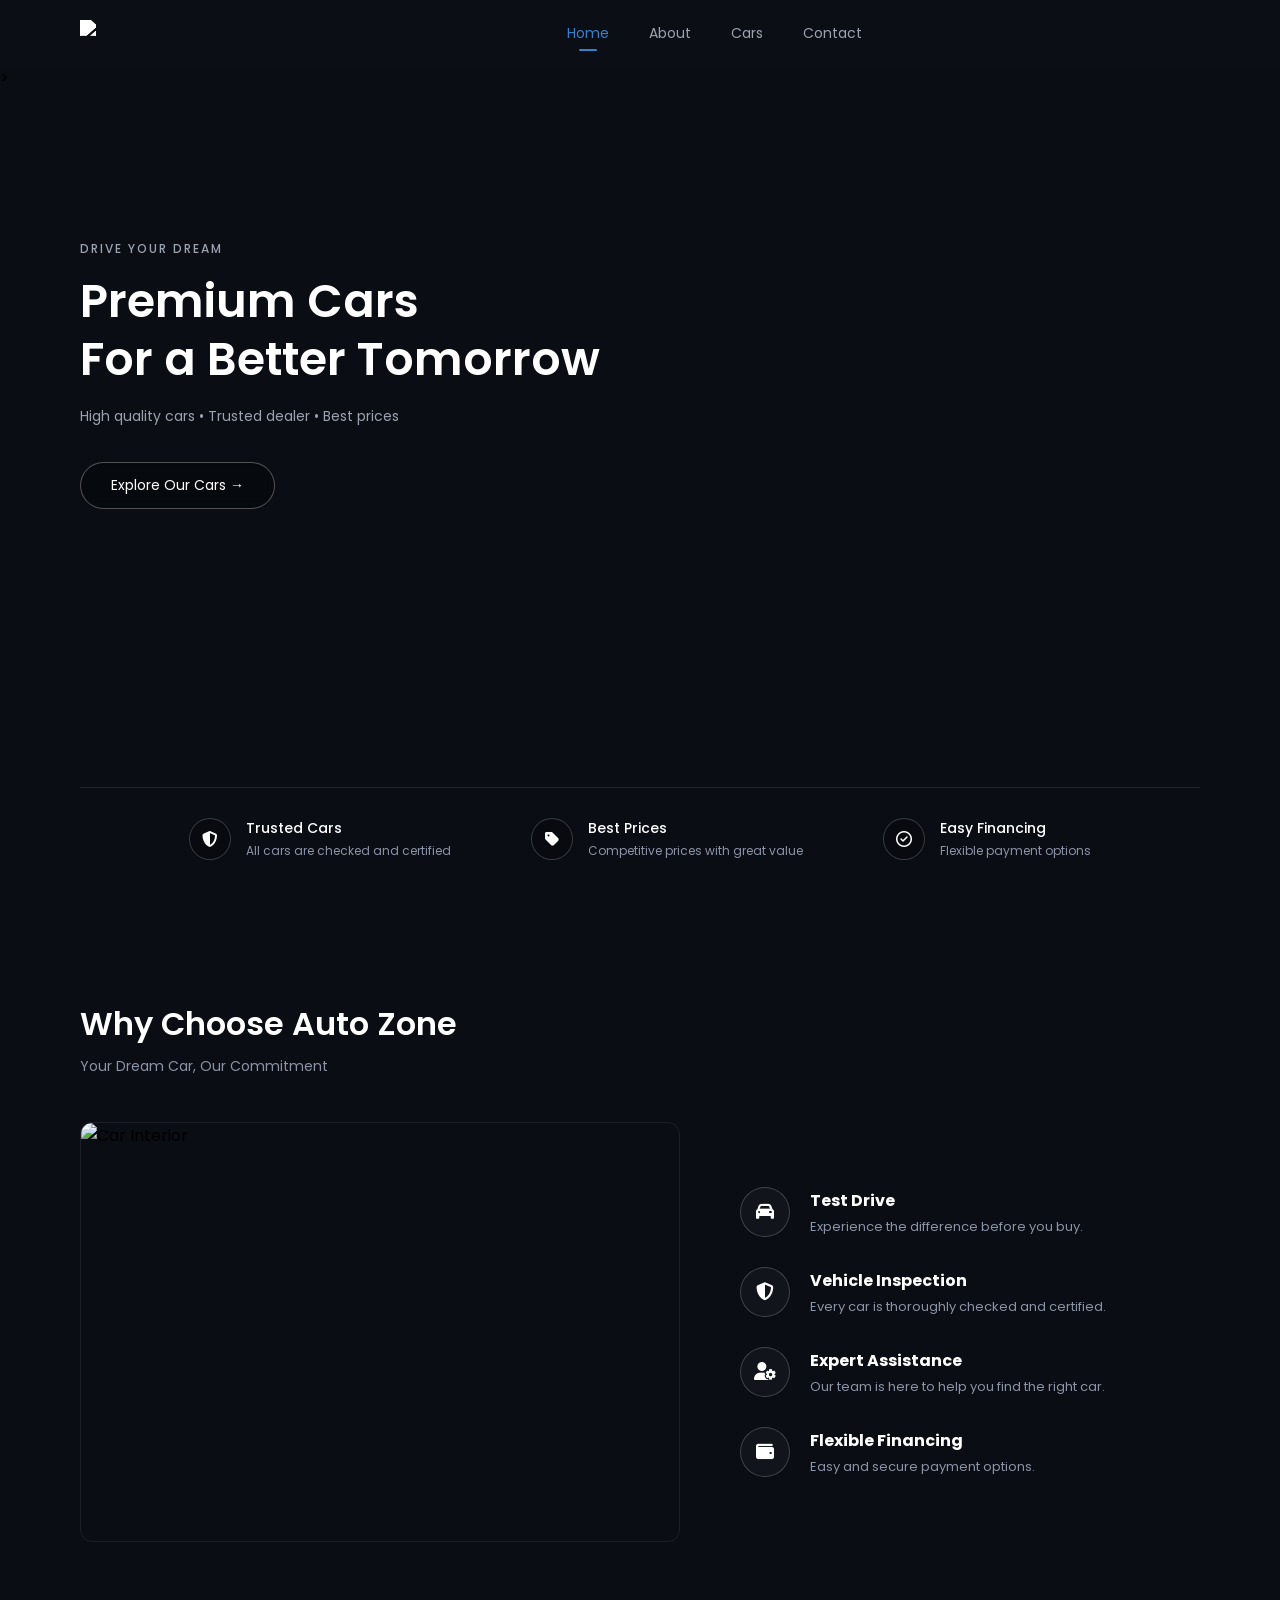
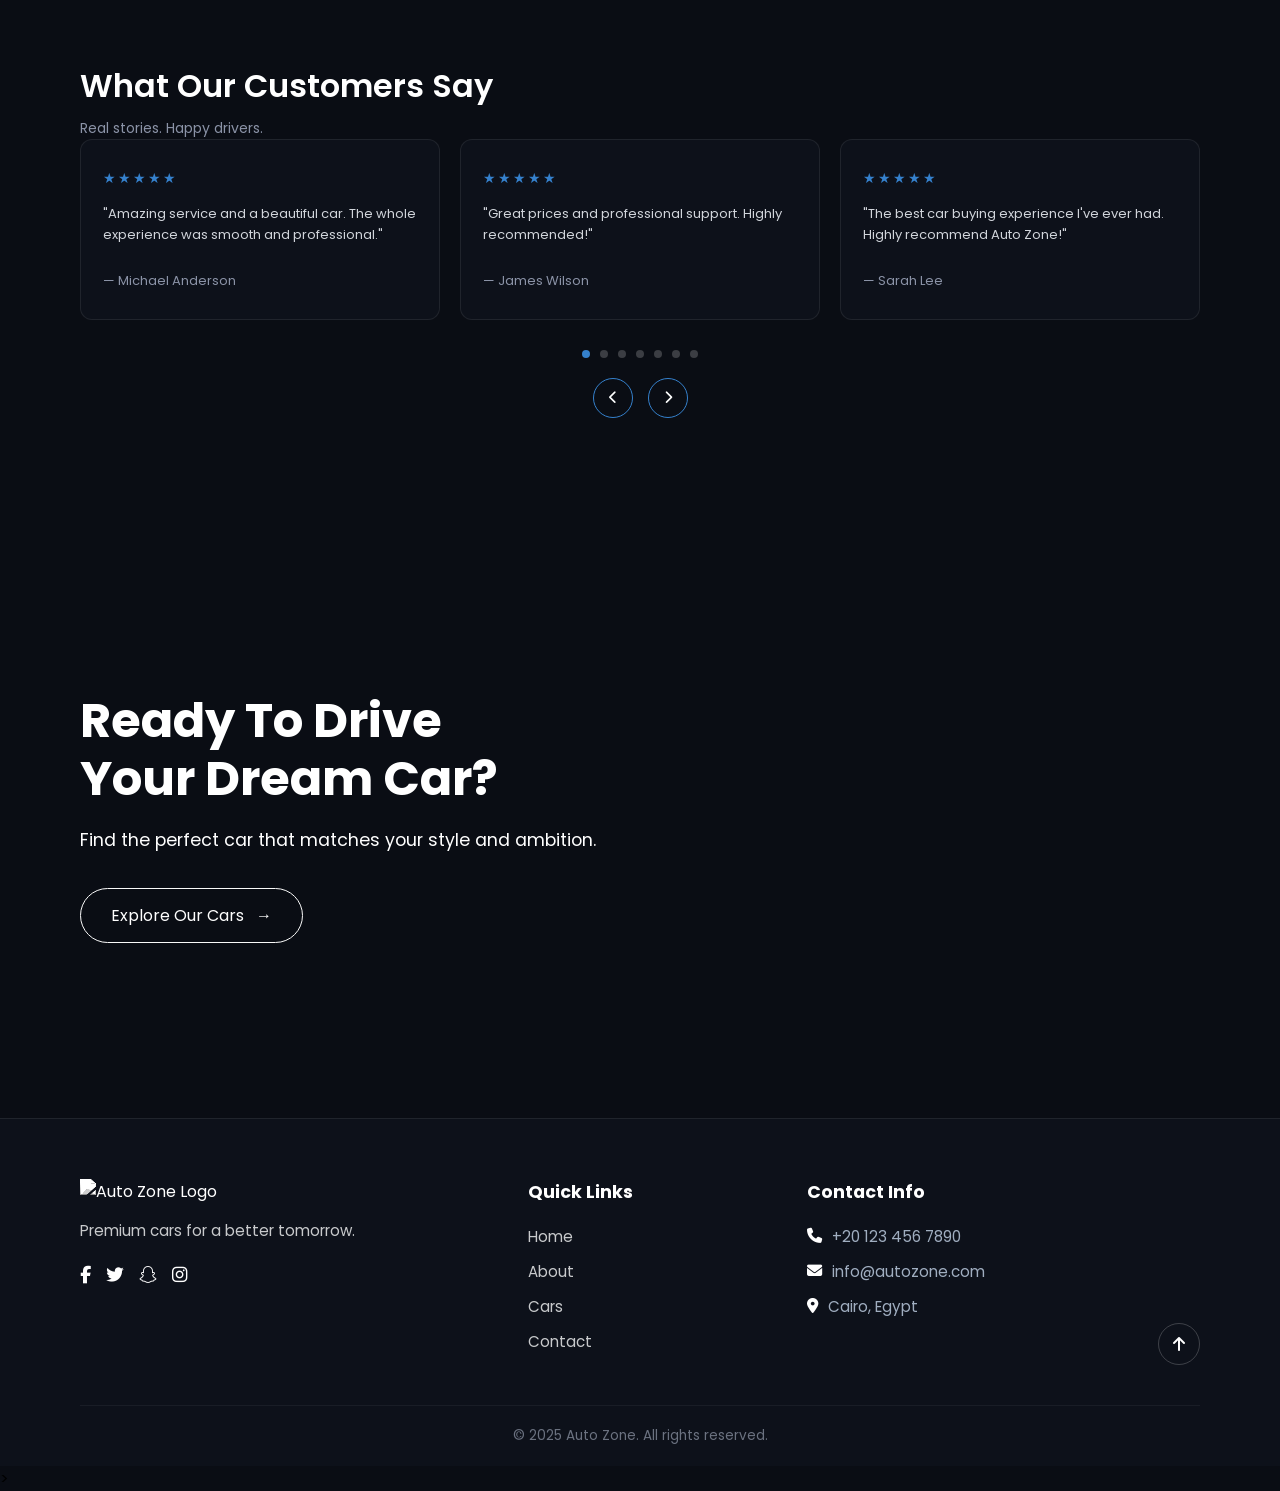
==== index.html @ 0b020c06 "Rename home.html to index.html" ====
<!DOCTYPE html>
<html lang="en">
<head>
    <meta charset="UTF-8">
    <meta name="viewport" content="width=device-width, initial-scale=1.0">
    <title>Auto Zone</title>
    <link rel="stylesheet" href="https://cdnjs.cloudflare.com/ajax/libs/font-awesome/6.4.0/css/all.min.css">
    <link rel="preconnect" href="https://fonts.googleapis.com">
    <link rel="preconnect" href="https://fonts.gstatic.com" crossorigin>
    <link href="https://fonts.googleapis.com/css2?family=Poppins:wght@300;400;500;600;700&display=swap" rel="stylesheet">
    <link rel="stylesheet" href="home1.css">
    <link rel="stylesheet" href="home2.css">
    <link rel="stylesheet" href="home3.css">
    <link rel="stylesheet" href="home4.css">
    <link rel="stylesheet" href="home5.css">
     <script src="home.js"></script>
</head>
<body>
    <section class="hero">
        <header class="navbar">
            <div class="logo">
                <a href="#"><img src="img/logo.jpe" alt="AUTO ZONE Logo"></a>
            </div>
            <nav class="navlink" id="navmenu">
                <i class="fa-solid fa-xmark close-btn" id="closeBtn"></i>
                <ul>
                    <li><a href="home.html" class="active">Home</a></li>
                    <li><a href="about.html">About</a></li>
                    <li><a href="cars.html">Cars</a></li>
                    <li><a href="contact.html">Contact</a></li>
                </ul>
            </nav>
            <div class="navicons">
               <i class="fa-solid fa-bars menu-toggle" id="menuToggle"></i>
            </div>
        </header>
<!-----------section 2 ------------------------------------------------------------------------------------------------------------>>        
     <div class="hero-wrapper">
        <div class="hero-text">
           <span class="sub-title">DRIVE YOUR DREAM</span>
                <h1 class="main-title">Premium Cars<br>For a Better Tomorrow</h1>
                <p class="description">High quality cars &bull; Trusted dealer &bull; Best prices</p>
                <a href="cars.html" class="btn-primary">Explore Our Cars &rarr;</a>
            </div>
            <div class="features">
                <div class="item">
                    <div class="icon">
                        <i class="fa-solid fa-shield-halved"></i>
                    </div>
                    <div class="text">
                        <h3>Trusted Cars</h3>
                        <p>All cars are checked and certified</p>
                    </div>
                </div>
                <div class="item">
                    <div class="icon">
                        <i class="fa-solid fa-tag"></i>
                    </div>
                    <div class="text">
                        <h3>Best Prices</h3>
                        <p>Competitive prices with great value</p>
                    </div>
                </div>

        <div class="item">
            <div class="icon">
                 <i class="fa-regular fa-circle-check"></i>
            </div>
            <div class="text">
                  <h3>Easy Financing</h3>
                  <p>Flexible payment options</p>
            </div>
        </div>
     </div>
</div>

</section>
<!---------section 3 ----------------------------------------------------------------->
<section class="why">
    <div class="title">
        <h2>Why Choose Auto Zone</h2>
        <p>Your Dream Car, Our Commitment</p>
    </div>
    <div class="why-content">
        <div class="why-img">
            <img src="img/why.jpg" alt="Car Interior">
        </div>
        <div class="why-list">
            <div class="item">
                <div class="icon"><i class="fa-solid fa-car"></i></div>
                <div class="text">
                    <h3>Test Drive</h3>
                    <p>Experience the difference before you buy.</p>
                </div>
            </div>
            <div class="item">
                <div class="icon"><i class="fa-solid fa-shield-halved"></i></div>
                <div class="text">
                    <h3>Vehicle Inspection</h3>
                    <p>Every car is thoroughly checked and certified.</p>
                </div>
            </div>
            <div class="item">
                <div class="icon"><i class="fa-solid fa-user-gear"></i></div>
                <div class="text">
                    <h3>Expert Assistance</h3>
                    <p>Our team is here to help you find the right car.</p>
                </div>
            </div>
            <div class="item">
                <div class="icon"><i class="fa-solid fa-wallet"></i></div>
                <div class="text">
                    <h3>Flexible Financing</h3>
                    <p>Easy and secure payment options.</p>
                </div>
            </div>
        </div>
    </div>
</section>
<!----------section 4 ---------------------------------------------------------------------------------------------->
<section class="reviews">
    <div class="title">
        <h2>What Our Customers Say</h2>
        <p>Real stories. Happy drivers.</p>
    </div>
    <div class="reviews2">
        <div class="track">
            <div class="card">
                <div class="stars">★★★★★</div>
                <p>"Amazing service and a beautiful car. The whole experience was smooth and professional."</p>
                <h4>— Michael Anderson</h4>
            </div>
            <div class="card">
                <div class="stars">★★★★★</div>
                <p>"Great prices and professional support. Highly recommended!"</p>
                <h4>— James Wilson</h4>
            </div>
            <div class="card">
                <div class="stars">★★★★★</div>
                <p>"The best car buying experience I've ever had. Highly recommend Auto Zone!"</p>
                <h4>— Sarah Lee</h4>
            </div>
            <div class="card">
                <div class="stars">★★★★★</div>
                <p>"Very transparent team and top-notch quality vehicles."</p>
                <h4>— David Miller</h4>
            </div>
            <div class="card">
                <div class="stars">★★★★★</div>
                <p>"Fast documentation and test drive booking was effortless."</p>
                <h4>— Emily Davis</h4>
            </div>
            <div class="card">
                <div class="stars">★★★★★</div>
                <p>"Exceptional customer care from start to finish."</p>
                <h4>— Alex Robert</h4>
            </div>
            <div class="card">
                <div class="stars">★★★★★</div>
                <p>"Fair prices and financing options that actually made sense."</p>
                <h4>— John Martinez</h4>
            </div>
            <div class="card">
                <div class="stars">★★★★★</div>
                <p>"Found my dream car within an hour! Outstanding team."</p>
                <h4>— Sophia Brown</h4>
            </div>
            <div class="card">
                <div class="stars">★★★★★</div>
                <p>"Vehicle condition was exactly as certified. Zero surprises."</p>
                <h4>— Daniel Taylor</h4>
            </div>
            <div class="card">
                <div class="stars">★★★★★</div>
                <p>"Smooth process, polite staff, and reliable vehicles."</p>
                <h4>— Olivia White</h4>
            </div>
            <div class="card">
                <div class="stars">★★★★★</div>
                <p>"They helped me choose the exact car suitable for my family needs."</p>
                <h4>— Ryan Clark</h4>
            </div>
            <div class="card">
                <div class="stars">★★★★★</div>
                <p>"Great trade-in value offered for my previous car. Very satisfied."</p>
                <h4>— Jessica Taylor</h4>
            </div>
            <div class="card">
                <div class="stars">★★★★★</div>
                <p>"Super friendly customer service and zero hidden fees."</p>
                <h4>— Andrew Scott</h4>
            </div>
            <div class="card">
                <div class="stars">★★★★★</div>
                <p>"The financing team worked wonders to match my monthly budget."</p>
                <h4>— Laura King</h4>
            </div>
            <div class="card">
                <div class="stars">★★★★★</div>
                <p>"Clean showroom and impressive selection of luxury models."</p>
                <h4>— Chris Evans</h4>
            </div>
            <div class="card">
                <div class="stars">★★★★★</div>
                <p>"Fast response times whenever I had questions after purchase."</p>
                <h4>— Hannah Abbott</h4>
            </div>
            <div class="card">
                <div class="stars">★★★★★</div>
                <p>"Top tier maintenance inspection report provided with the car."</p>
                <h4>— Mark Spencer</h4>
            </div>
            <div class="card">
                <div class="stars">★★★★★</div>
                <p>"Effortless transaction! Would definitely buy from them again."</p>
                <h4>— Grace Turner</h4>
            </div>
            <div class="card">
                <div class="stars">★★★★★</div>
                <p>"Professional advice without any sales pressure. Loved it!"</p>
                <h4>— Paul Adams</h4>
            </div>
            <div class="card">
                <div class="stars">★★★★★</div>
                <p>"Prompt delivery and pristine car condition upon arrival."</p>
                <h4>— Emma Watson</h4>
            </div>
        </div>
    </div>
    <div class="controls">
        <div class="dots">
            <span class="dot active"></span>
            <span class="dot"></span>
            <span class="dot"></span>
            <span class="dot"></span>
            <span class="dot"></span>
            <span class="dot"></span>
            <span class="dot"></span>
        </div>
        <div class="arrows">
            <button class="arrow-btn"><i class="fa-solid fa-chevron-left"></i></button>
            <button class="arrow-btn"><i class="fa-solid fa-chevron-right"></i></button>
        </div>
    </div>
</section>
<!------section 4 --------------------------------------------------------------->
<section class="banner">
    <div class="container">
        <div class="content">
            <h2>Ready To Drive<br>Your Dream Car?</h2>
            <p>Find the perfect car that matches your style and ambition.</p>
            <a href="cars.html" class="cta-btn">
                Explore Our Cars <span>&rarr;</span>
            </a>
        </div>
        
    </div>
</section>
<!-------------footer section 5------------------------------------------------------------------------->
<footer class="footer">
    <div class="container">
        <div class="footer-logo">
            <div class="footer-logo">
                <img src="img/logo.jpe" alt="Auto Zone Logo">
            </div>
            <p>Premium cars for a better tomorrow.</p>
            <div class="links">
                <a href="#"><i class="fa-brands fa-facebook-f"></i></a>
                <a href="#"><i class="fa-brands fa-twitter"></i></a>
                <a href="#"><i class="fa-brands fa-snapchat"></i></a>
                <a href="#"><i class="fa-brands fa-instagram"></i></a>
            </div>
        </div>
        <div class="footerlinks">
            <h3>Quick Links</h3>
            <ul>
                <li><a href="home.html">Home</a></li>
                <li><a href="about.html">About</a></li>
                <li><a href="cars.html">Cars</a></li>
                <li><a href="contact.html">Contact</a></li>
            </ul>
        </div>
        <div class="footercontact">
            <h3>Contact Info</h3>
            <ul>
                <li><i class="fa-solid fa-phone"></i> +20 123 456 7890</li>
                <li><i class="fa-solid fa-envelope"></i> info@autozone.com</li>
                <li><i class="fa-solid fa-location-dot"></i> Cairo, Egypt</li>
            </ul>
        </div>
        <a href="#" class="back">
            <i class="fa-solid fa-arrow-up"></i>
        </a>
    </div>

    <div class="footerbottom">
        <p>&copy; 2025 Auto Zone. All rights reserved.</p>
    </div>
</footer>
<!-------------------------------------------------------------------------->>
</body>
</html>
---- home1.css ----
* {
    margin: 0;
    padding: 0;
    box-sizing: border-box;
    font-family: 'Poppins', sans-serif;
}
body {
    background-color: #0a0d14;
}
.hero {
    width: 100%;
    min-height: 100vh;
    display: flex;
    flex-direction: column;
}
.navbar {
    width: 100%;
    background-color: #0b0e14;
    display: flex;
    justify-content: space-between;
    align-items: center;
    padding: 20px 80px;
    z-index: 10;
}

.logo img {
    height: 50px;
    width: auto;
    object-fit: contain;
    filter: grayscale(100%) contrast(500%) brightness(150%);
    mix-blend-mode: screen;
}
.navlink ul {
    display: flex;
    list-style: none;
    gap: 40px;
}
.navlink ul li a {
    text-decoration: none;
    color: #9ca3af;
    font-size: 14px;
    font-weight: 400;
    transition: color 0.3s ease;
    position: relative;
}
.navlink ul li a:hover,.navlink ul li a.active {
    color: #3581cd;
}

.navlink ul li a.active::after {
    content: '';
    position: absolute;
    bottom: -8px;
    left: 50%;
    transform: translateX(-50%);
    width: 18px;
    height: 2px;
    background-color: #3581cd;
    border-radius: 2px;
}
.navicons {
    display: flex;
    gap: 22px;
}
.navicons .icon-link {
    color: #ffffff;
    font-size: 16px;
    text-decoration: none;
}
/*---- responsive------------------------------------------------------------------------- */
.menu-toggle, .close-btn {
    display: none;
    color: #ffffff;
    font-size: 22px;
    cursor: pointer;
}
@media (max-width: 840px) {
    .navbar {
        padding: 15px 30px;
    }
    .menu-toggle {
        display: block;
    }
    .close-btn {
        display: block;
        position: absolute;
        top: 25px;
        right: 25px;
    }
    .navlink {
        position: fixed;
        top: 0;
        right: -100%; 
        width: 250px;
        height: 100vh;
        background-color: #0b0e14;
        box-shadow: -5px 0 15px rgba(0, 0, 0, 0.5);
        display: flex;
        flex-direction: column;
        padding: 80px 40px;
        transition: right 0.4s ease;
        z-index: 100;
    }
    .navlink.active {
        right: 0; 
    }
    .navlink ul {
        flex-direction: column;
        gap: 25px;
    }
    .navlink ul li a {
        font-size: 16px;
    }
}
---- home2.css ----
.hero-wrapper {
    flex: 1;
    position: relative;
    background: linear-gradient(to right, rgba(10, 13, 20, 0.85) 35%, rgba(10, 13, 20, 0.15) 75%), 
                url('img/hero-fleet.png') no-repeat center center / cover;
    display: flex;
    flex-direction: column;
    justify-content: space-between;
    padding: 150px 80px 40px;
}
.hero-text {
    max-width: 550px;
}
.hero-text .sub-title {
    font-size: 12px;
    letter-spacing: 2px;
    color: #9ca3af;
    font-weight: 500;
    text-transform: uppercase;
    display: block;
    margin-bottom: 15px;
}
.hero-text .main-title {
    font-size: 46px;
    font-weight: 600;
    line-height: 1.25;
    margin-bottom: 18px;
    color: #ffffff;
}
.hero-text .description {
    font-size: 14px;
    color: #9ca3af;
    margin-bottom: 35px;
}

.btn-primary {
    display: inline-block;
    padding: 12px 30px;
    border: 1px solid rgba(255, 255, 255, 0.3);
    border-radius: 30px;
    color: #ffffff;
    text-decoration: none;
    font-size: 14px;
    background: rgba(0, 0, 0, 0.3);
    backdrop-filter: blur(5px);
    transition: all 0.3s ease;
}
.btn-primary:hover {
    background: #ffffff;
    color: #000000;
}
.features {
    display: flex;
    justify-content: center;
    align-items: center;
    gap: 80px;
    width: 100%;
    padding-top: 30px;
    border-top: 1px solid rgba(255, 255, 255, 0.1);
}
.features .item {
    display: flex;
    align-items: center;
    gap: 15px;
}
.features .icon {
    width: 42px;
    height: 42px;
    border: 1px solid rgba(255, 255, 255, 0.2);
    border-radius: 50%;
    display: flex;
    justify-content: center;
    align-items: center;
    font-size: 16px;
    color: #ffffff;
    background: rgba(0, 0, 0, 0.2);
}
.features .text h3 {
    font-size: 14px;
    font-weight: 500;
    color: #ffffff;
    margin-bottom: 3px;
}
.features .text p {
    font-size: 12px;
    color: #8b93a7;
}
/*----------Responsive----------------------------*/
@media (max-width: 950px) {
    .hero-wrapper {
        padding: 120px 40px 30px;
        background: linear-gradient(to bottom, 
                    rgba(10, 13, 20, 0.88) 0%, 
                    rgba(12, 17, 26, 0.514) 50%), 
                    url('img/hero-fleet.png') no-repeat center right / cover;
    }
    .hero-text {
        max-width: 100%;
    }
    .hero-text .main-title {
        font-size: 34px;
    }
}
/* -----boxes--------------- */
@media (max-width: 650px) {
    .hero-wrapper {
        padding: 100px 20px 25px;
        background-position: 75% center;
    }
    .hero-text .main-title {
        font-size: 32px;
    }
    .features {
        flex-wrap: wrap;
        justify-content: space-between;
        gap: 25px 10px;
    }
    .features .item {
        width: 48%;
    }
    .features .item:nth-child(3) {
        width: 100%;
        justify-content: center;
    }
}

/* 3boxes-------------------------------------------------------- */
@media (max-width: 440px) {
    .hero-text .main-title {
        font-size: 26px;
    }
    .features {
        flex-direction: column; 
        align-items: flex-start;
        gap: 20px;
    }
    .features .item,
    .features .item:nth-child(3) {
        width: 100%;
        justify-content: flex-start;
    }
}
---- home3.css ----
.why {
    width: 100%;
    padding: 100px 80px 60px;
    background-color: #0a0d14;
}
.why .title {
    margin-bottom: 45px;
}
.why .title h2, .reviews .title h2 {
    font-size: 32px;
    font-weight: 600;
    color: #ffffff;
    margin-bottom: 8px;
}
.why .title p, .reviews .title p {
    font-size: 14px;
    color: #8b93a7;
}
.why-content {
    display: flex;
    justify-content: space-between;
    align-items: center;
    gap: 60px;
    width: 100%;
}
.why-img {
    flex: 1.3; 
    height: 420px;
    border-radius: 12px;
    overflow: hidden;
    border: 1px solid rgba(255, 255, 255, 0.08);
}
.why-img img {
    width: 100%;
    height: 100%;
    object-fit: cover;
}
.why-list {
    flex: 1;
    display: flex;
    flex-direction: column;
    gap: 30px;
}
.why-list .item {
    display: flex;
    align-items: center;
    gap: 20px;
}
.why-list .icon {
    width: 50px;
    height: 50px;
    border: 1px solid rgba(255, 255, 255, 0.2);
    border-radius: 50%;
    display: flex;
    justify-content: center;
    align-items: center;
    font-size: 18px;
    color: #ffffff;
    background: rgba(255, 255, 255, 0.03);
    flex-shrink: 0;
}
.why-list .text h3 {
    font-size: 16px;
    color: #ffffff;
    margin-bottom: 4px;
}
.why-list .text p {
    font-size: 13px;
    color: #8b93a7;
}

/*-------------Responsive------------------------------------ */
@media (max-width: 800px) {
    .why {
        padding: 60px 30px;
    }
    .why-content {
        flex-direction: column;
        gap: 40px;
    }
    .why-img {
        width: 100%;
        height: 350px; 
    }
    .why-list {
        width: 100%;
        display: grid;
        grid-template-columns: repeat(2, 1fr);
        gap: 25px;
    }
}


@media (max-width: 500px) {
    .why {
        padding: 50px 20px;
    }
    .why-img {
        height: 250px;
    }
    .why-list {
        grid-template-columns: 1fr;
        gap: 20px;
    }
}
---- home4.css ----
.reviews {
    width: 100%;
    padding: 60px 80px 100px;
    background-color: #0a0d14;
    box-sizing: border-box;
}
.reviews2 {
    width: 100%;
    overflow: hidden;
    margin-bottom: 30px;
}
.track {
    display: flex;
    gap: 20px;
    transition: transform 0.5s cubic-bezier(0.25, 1, 0.5, 1);
    width: 100%;
}

.card {
    flex: 0 0 calc((100% - 40px) / 3);
    background: #0d111a;
    border: 1px solid rgba(255, 255, 255, 0.08);
    border-radius: 12px;
    padding: 28px 22px;
    box-sizing: border-box;
    display: flex;
    flex-direction: column;
    justify-content: space-between;
}
.card .stars {
    color: #3581cd;
    font-size: 14px;
    letter-spacing: 2px;
    margin-bottom: 15px;
}
.card p {
    font-size: 13px;
    color: #d1d5db;
    line-height: 1.6;
    margin-bottom: 25px;
}
.card h4 {
    font-size: 13px;
    color: #8b93a7;
    font-weight: 400;
}
.controls {
    display: flex;
    flex-direction: column; 
    align-items: center;
    gap: 20px;
    width: 100%;
}
.dots {
    display: flex;
    gap: 10px;
}
.dot {
    width: 8px;
    height: 8px;
    background: rgba(255, 255, 255, 0.2);
    border-radius: 50%;
    cursor: pointer;
    transition: background 0.3s;
}
.dot.active {
    background: #3581cd;
}
.arrows {
    display: flex;
    gap: 15px;
}

.arrow-btn {
    width: 40px;
    height: 40px;
    border-radius: 50%;
    border: 1px solid #3581cd;
    background: transparent;
    color: white;
    cursor: pointer;
    display: flex;
    justify-content: center;
    align-items: center;
    transition: background 0.3s, border-color 0.3s;
}
.arrow-btn:hover {
    background: rgba(255, 255, 255, 0.1);
    border-color: #3581cd;
}
/* ----section 4-------------------------------------------------------------------------------------------------- */
.banner {
    width: 100%;
    min-height: 600px;
    background: linear-gradient(to right, rgba(10, 13, 20, 0.5) 30%, rgba(10, 13, 20, 0.1)), 
                url('img/quilia-orGJcWVI6js-unsplash.jpg') no-repeat center center/cover;
    display: flex;
    align-items: center;
    padding: 60px 80px;
    box-sizing: border-box;
}
.banner .container {
    max-width: 1200px;
    width: 100%;
    margin: 0 auto;
}
.banner .content {
    max-width: 550px;
}
.banner .content h2 {
    color: #ffffff;
    font-size: 3rem;
    font-weight: 700;
    line-height: 1.2;
    margin-bottom: 20px;
}
.banner .content p {
    color: white;
    font-size: 1.1rem;
    margin-bottom: 35px;
}
.banner .cta-btn {
    display: inline-flex;
    align-items: left;
    gap: 12px;
    padding: 14px 30px;
    border: 1px solid #f9f9f9;
    border-radius: 30px;
    color: #ffffff;
    text-decoration: none;
    font-size: 1rem;
    transition: all 0.3s ease;
}

.banner .cta-btn:hover {
    background: white;
    color: #000000;
}

.banner .image {
    flex: 1.2;
    display: flex;
    justify-content: flex-end;
}

.banner .image img {
    width: 100%;
    max-width: 600px;
    height: auto;
    border-radius: 12px;
    object-fit: cover;
    display: block;
}
/*----------Responsive----------------------------*/
@media (max-width: 680px) {
    .reviews {
        padding: 50px 20px 60px;
    }
    .card {
        flex: 0 0 calc((100% - 20px) / 2);
    }
}
/* one card */
@media (max-width: 480px) {
    .card {
        flex: 0 0 100%;
    }
}
/* ----responsive banner------------------- */
@media (max-width: 800px) {
    .banner {
        min-height: 450px;
        padding: 60px 30px;
        background: linear-gradient(to bottom, 
                    rgba(10, 13, 20, 0.85) 0%, 
                    rgba(10, 13, 20, 0.6) 50%, 
                    rgba(10, 13, 20, 0.9) 100%), 
                    url('img/quilia-orGJcWVI6js-unsplash.jpg') no-repeat center center / cover;
    }
    .banner .content {
        max-width: 100%;
    }
    .banner .content h2 {
        font-size: 2.2rem;
        margin-bottom: 15px;
    }
    .banner .content p {
        font-size: 1rem;
        margin-bottom: 25px;
    }
    .banner .cta-btn {
        padding: 12px 24px;
        font-size: 0.95rem;
    }
}


@media (max-width: 480px) {
    .banner {
        min-height: 400px;
        padding: 50px 20px;
    }

    .banner .content h2 {
        font-size: 1.75rem;
    }

    .banner .content p {
        font-size: 0.9rem;
    }
}
---- home5.css ----
.footer {
    background-color: #0d111a;
    border-top: 1px solid rgba(255, 255, 255, 0.08);
    padding: 60px 80px 20px;
    color: #a0aec0;
    position: relative;
}
.footer .container {
    display: flex;
    justify-content: space-between;
    align-items: flex-start;
    gap: 40px;
    max-width: 1200px;
    margin: 0 auto 40px;
    position: relative;
}
.footer-logo img {
    height: 40px;
    width: auto;
    margin-bottom: 15px;
    filter:grayscale(100%) brightness(100%) contrast(400%);
}
.footer-logo p {
    font-size: 0.95rem;
    margin-bottom: 20px;
    color: #c8cacc;
}
.footer-logo .links {
    display: flex;
    gap: 15px;
}
.footer-logo .links a {
    color: #ffffff;
    font-size: 1.1rem;
    transition: color 0.3s ease;
}
.footer-logo .links a:hover {
    color: #3581cd;
}


.footerlinks h3,.footercontact h3 {
    color: white;
    font-size: 1.1rem;
    margin-bottom: 20px;
}

.footerlinks ul,.footercontact ul {
    list-style: none;
    padding: 0;
    margin: 0;
}
.footerlinks ul li,.footercontact ul li {
    margin-bottom: 12px;
    font-size: 0.95rem;
}
.footerlinks ul li a {
    color: #c8cacc;
    text-decoration: none;
    transition: color 0.3s ease;
}
.footerlinks ul li a:hover {
    color: #3581cd;
}

.footercontact ul li {
    display: flex;
    align-items: center;
    gap: 10px;
}
.footercontact ul li i {
    color: white;
}

/*  Button up page */
.footer .back {
    width: 42px;
    height: 42px;
    border: 1px solid rgba(255, 255, 255, 0.2);
    border-radius: 50%;
    display: flex;
    justify-content: center;
    align-items: center;
    color: #ffffff;
    text-decoration: none;
    align-self: flex-end;
    transition: all 0.3s ease;
}
.footer .back:hover {
    border-color: #3581cd;
    color: #3581cd;
}
.footerbottom {
    text-align: center;
    border-top: 1px solid rgba(255, 255, 255, 0.05);
    padding-top: 20px;
    font-size: 0.85rem;
    color: #6b7280;
}
/* ---responsive------------------------------------ */
@media (max-width: 720px) {
    .footer {
        padding: 40px 20px 20px;
    }
    .footer .container {
        flex-wrap: wrap; 
        gap: 30px 20px;
    }
    .footer-logo {
        width: 55%;
    }
    .footerlinks {
        width: 35%;
    }
    .footercontact {
        width: 70%;
    }
    .footer .back {
        align-self: flex-start;
        margin-top: 20px;
    }
}


@media (max-width: 480px) {
    .footer-logo, 
    .footerlinks, 
    .footercontact {
        width: 100%;
    }
}
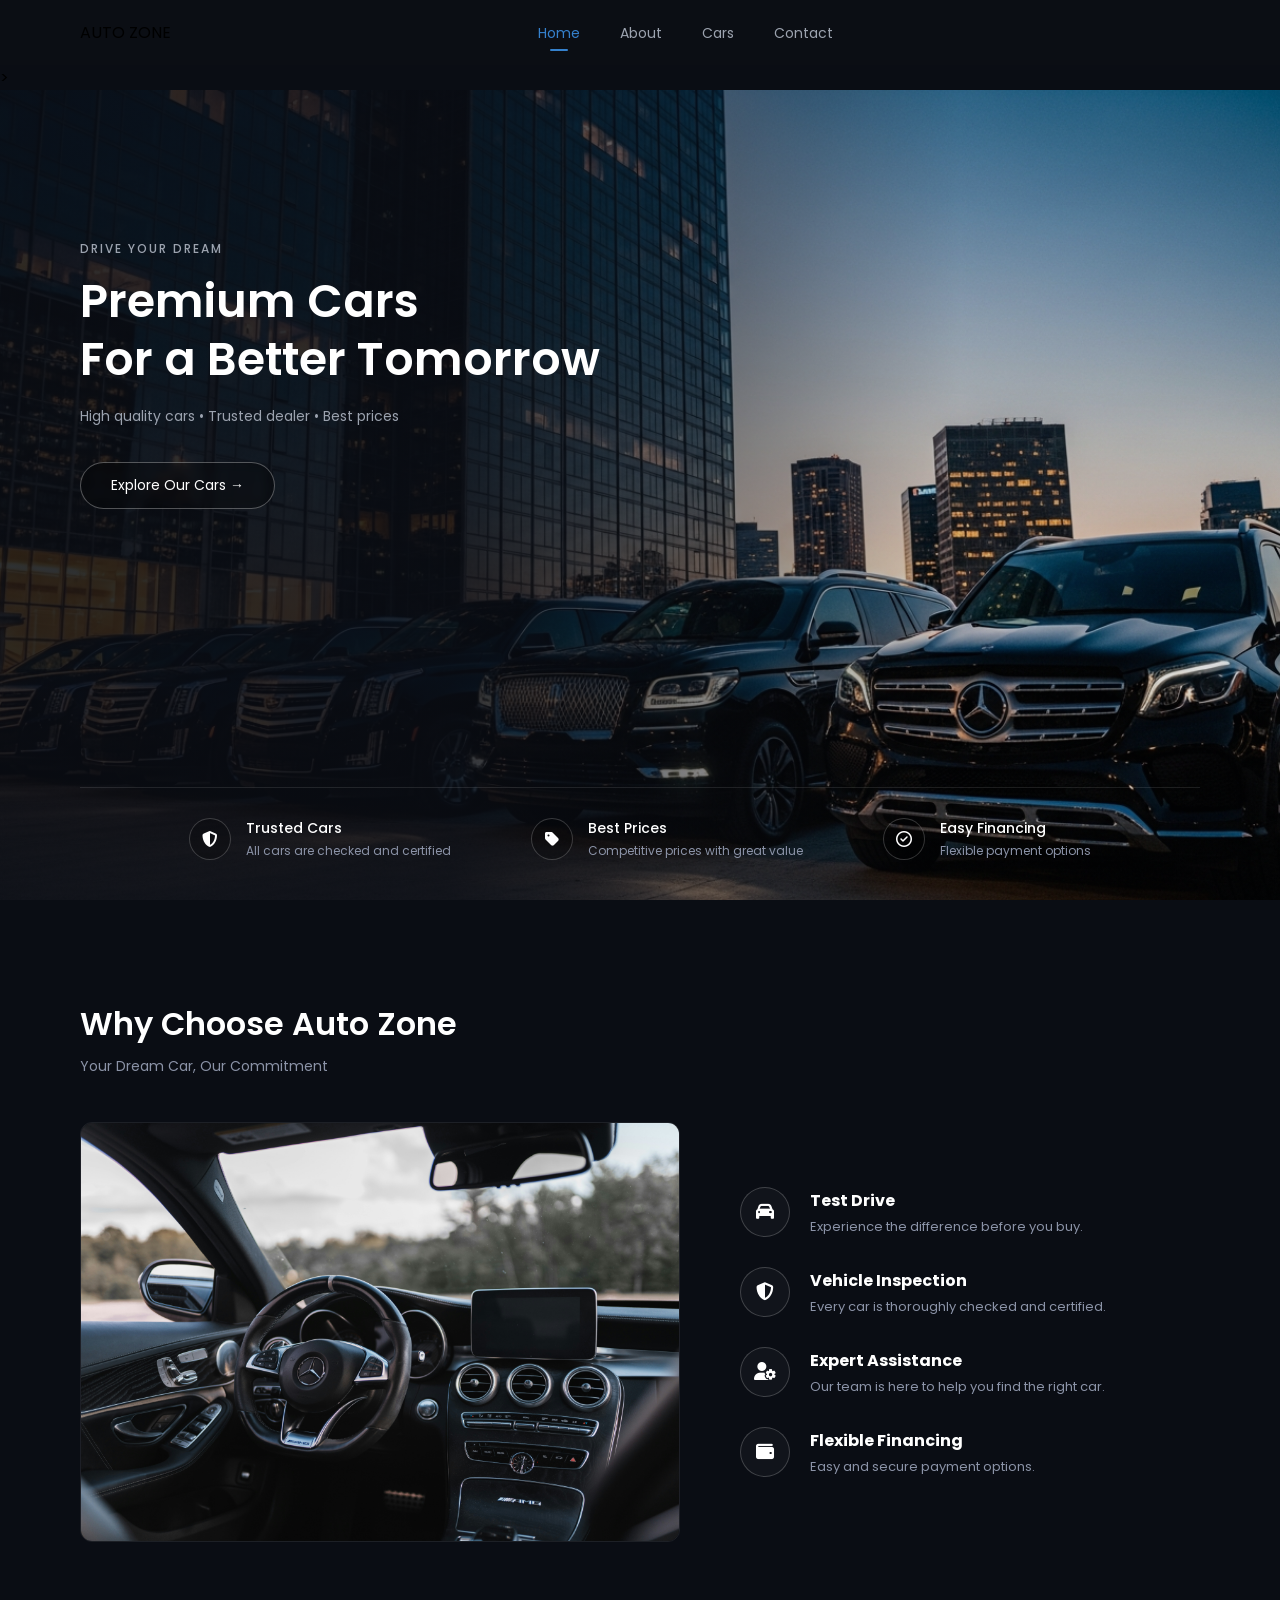
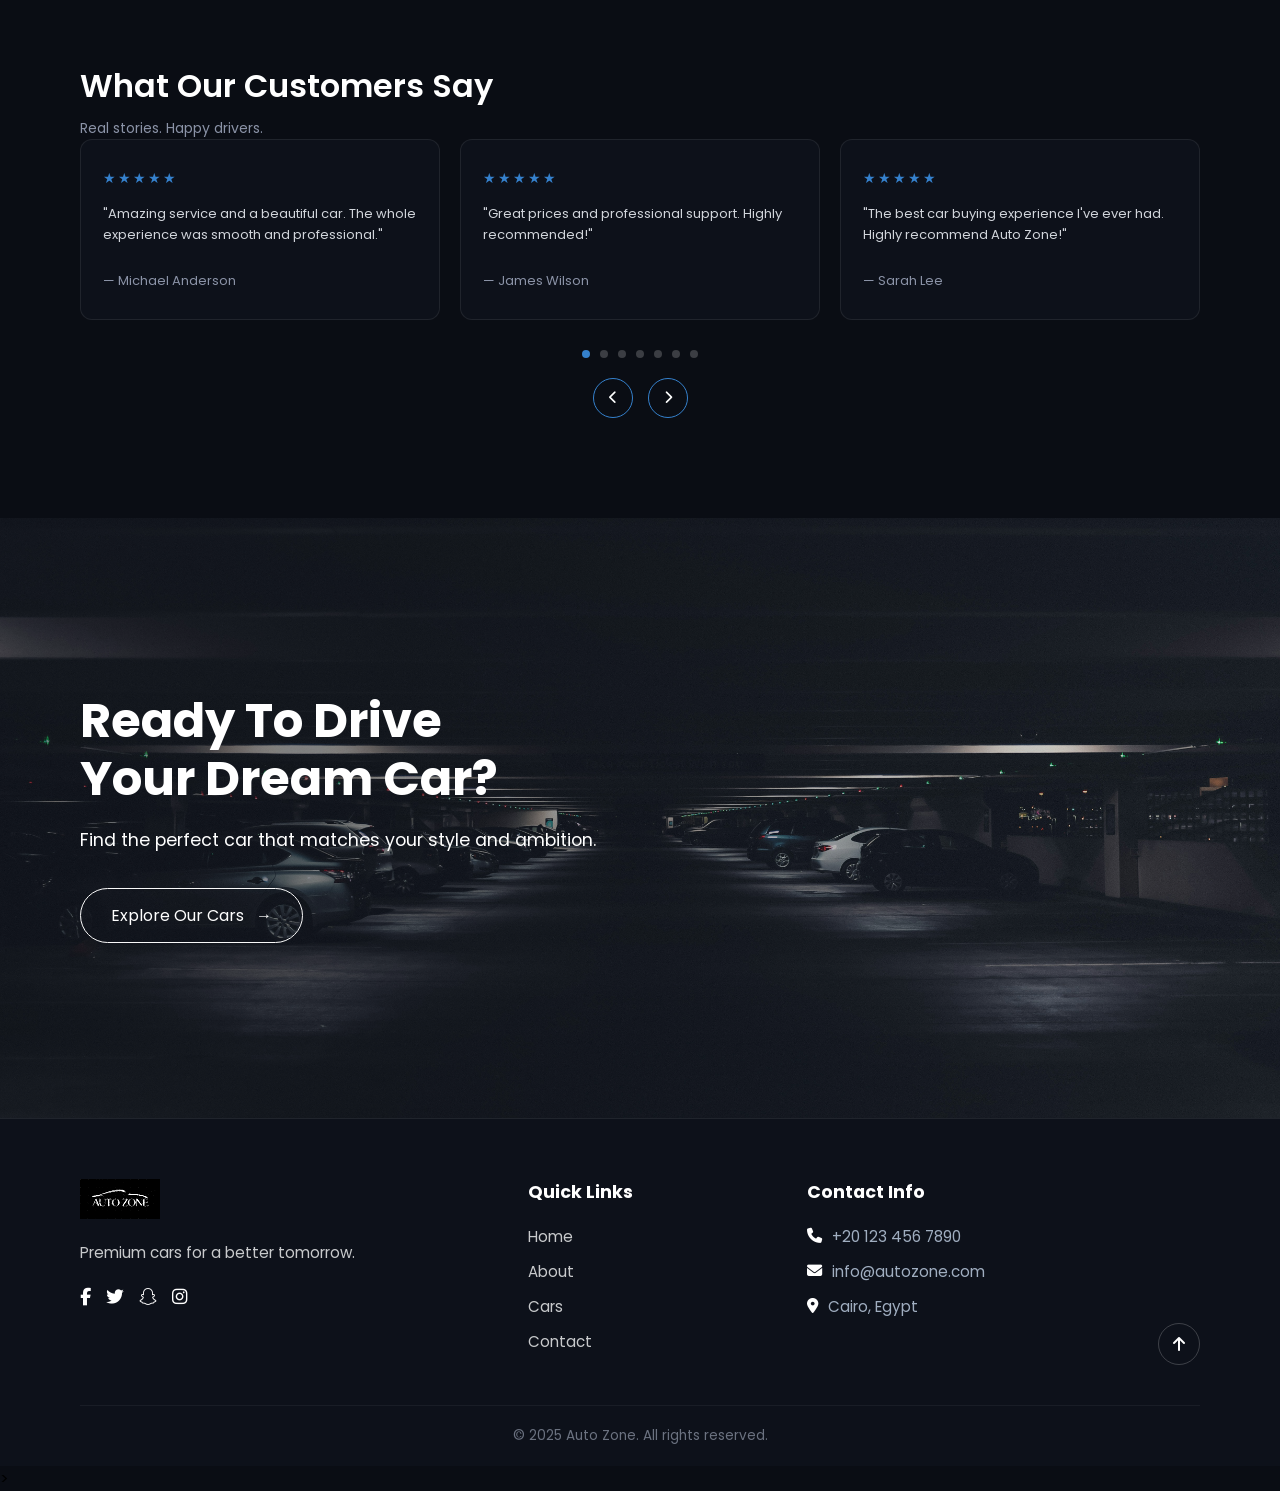
==== commit d3c2b76b: "Update index.html" ====
--- a/index.html
+++ b/index.html
@@ -18,9 +18,7 @@
 <body>
     <section class="hero">
         <header class="navbar">
-            <div class="logo">
-                <a href="#"><img src="img/logo.jpe" alt="AUTO ZONE Logo"></a>
-            </div>
+            <div class="logo">AUTO ZONE</div>
             <nav class="navlink" id="navmenu">
                 <i class="fa-solid fa-xmark close-btn" id="closeBtn"></i>
                 <ul>
--- a/home1.css
+++ b/home1.css
@@ -21,14 +21,6 @@
     align-items: center;
     padding: 20px 80px;
     z-index: 10;
-}
-
-.logo img {
-    height: 50px;
-    width: auto;
-    object-fit: contain;
-    filter: grayscale(100%) contrast(500%) brightness(150%);
-    mix-blend-mode: screen;
 }
 .navlink ul {
     display: flex;
@@ -106,9 +98,21 @@
     }
     .navlink ul {
         flex-direction: column;
+
+   @import url('https://fonts.googleapis.com/css2?family=Playfair+Display:wght@700&display=swap');
+.logo {
+    font-family: 'Playfair Display', 'Bodoni MT', 'Didot', 'Garamond', serif;
+    font-size: 26px;
+    font-weight: 700;
+    letter-spacing: 2.5px;
+    color: #ffffff; 
+    text-transform: uppercase;
+    user-select: none; 
+    cursor: default;
+}     
         gap: 25px;
     }
     .navlink ul li a {
         font-size: 16px;
     }
-}+}
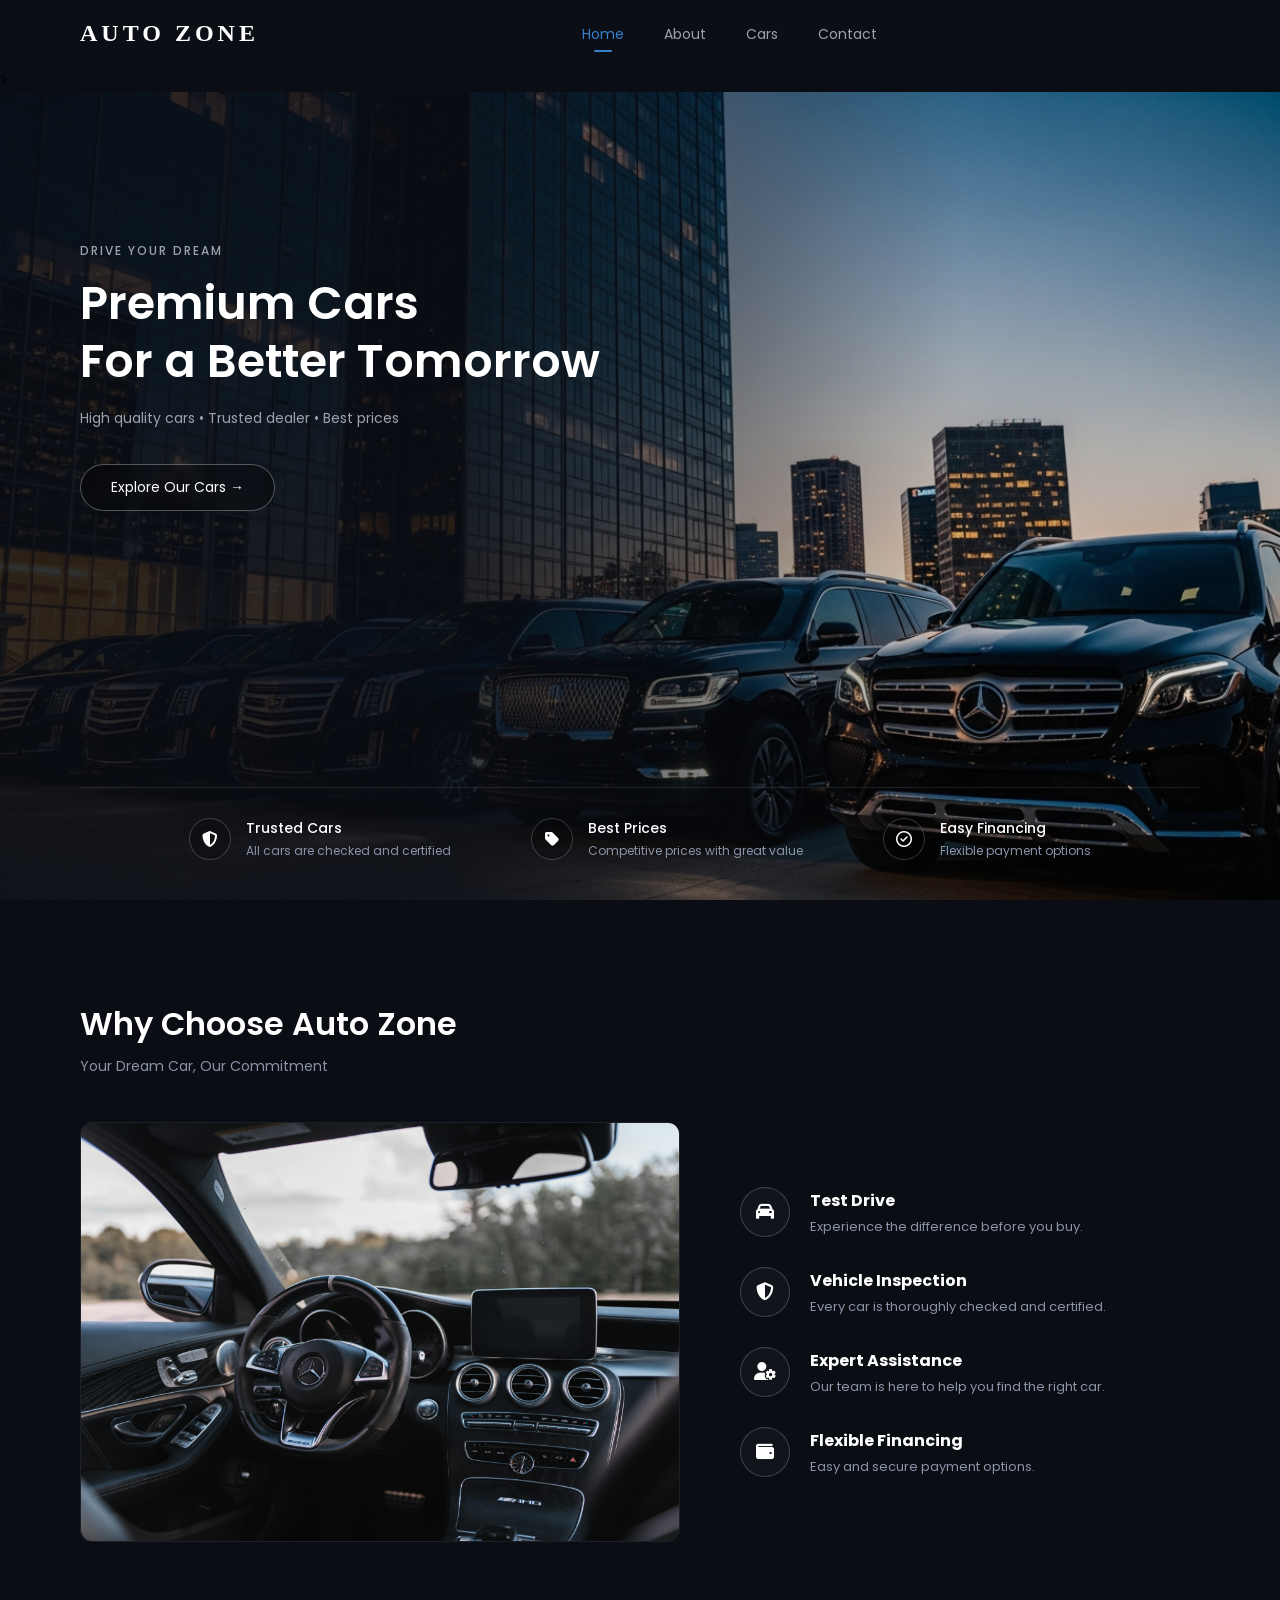
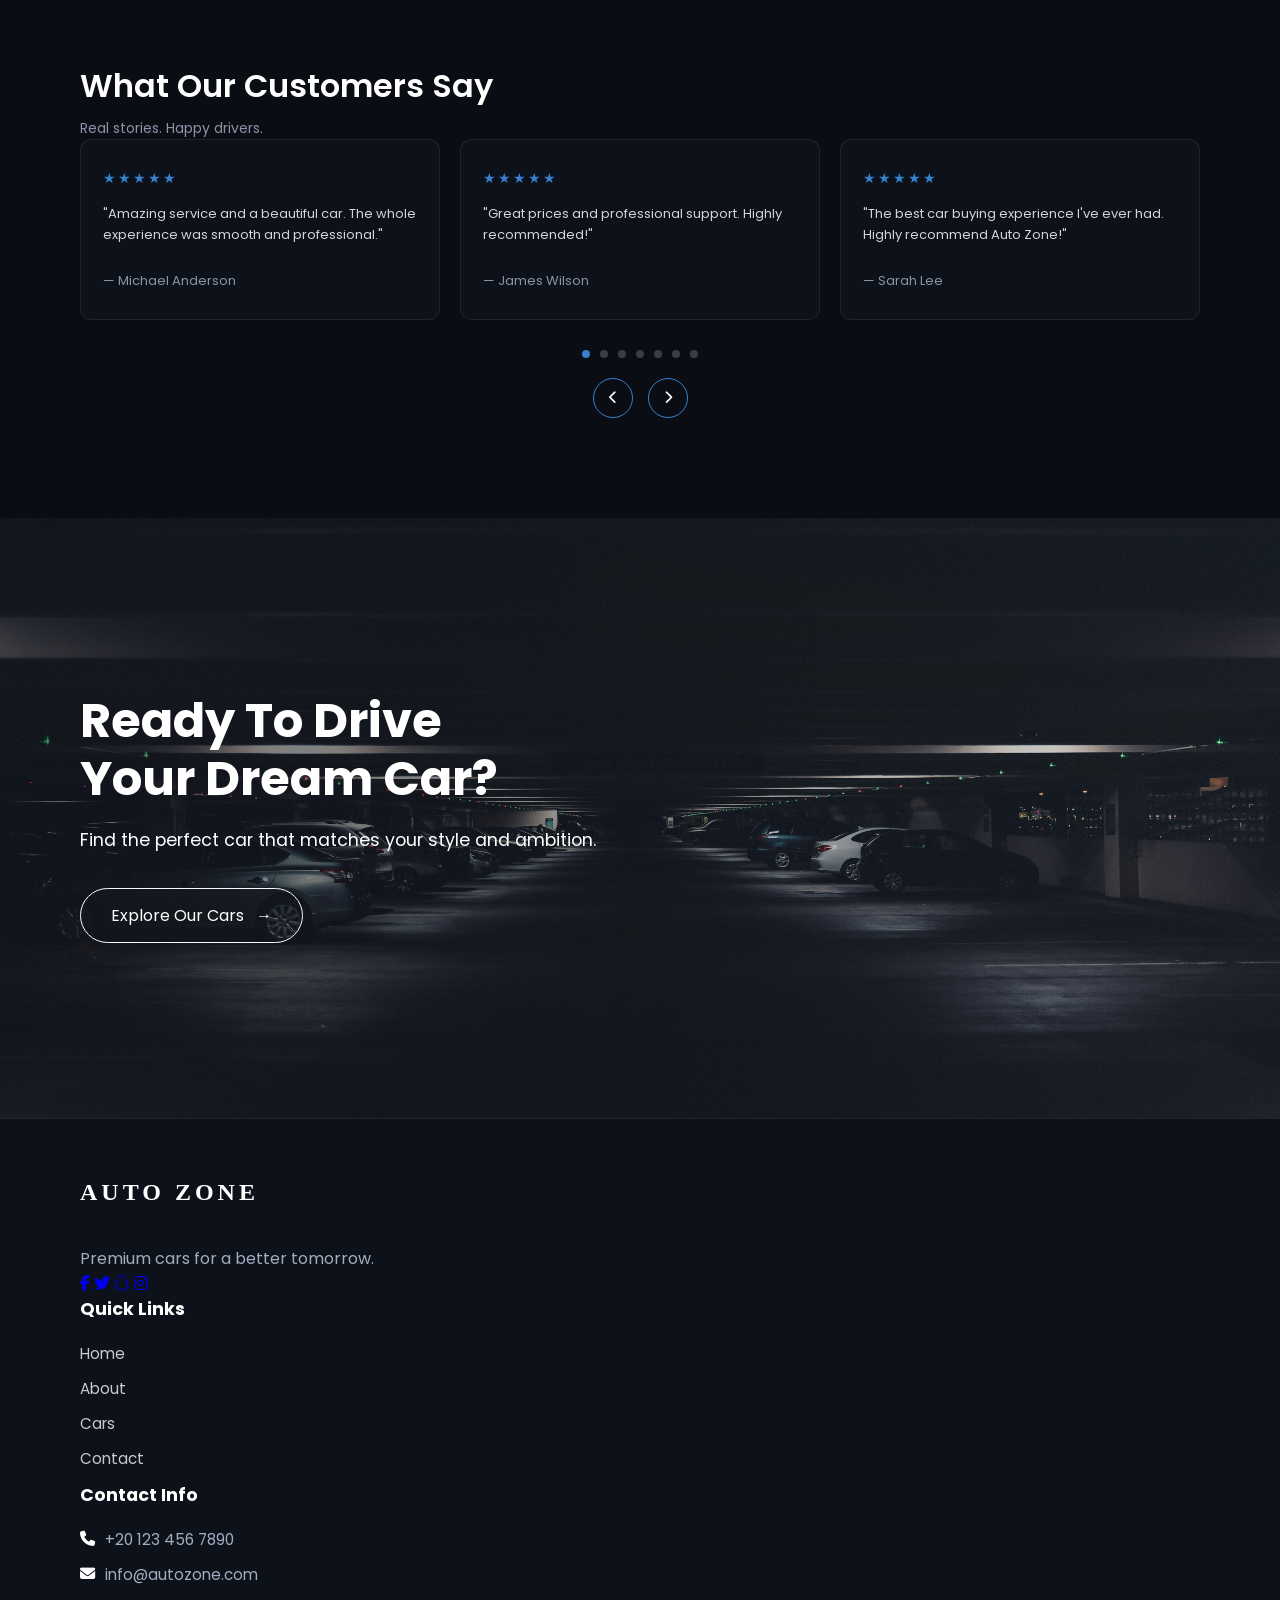
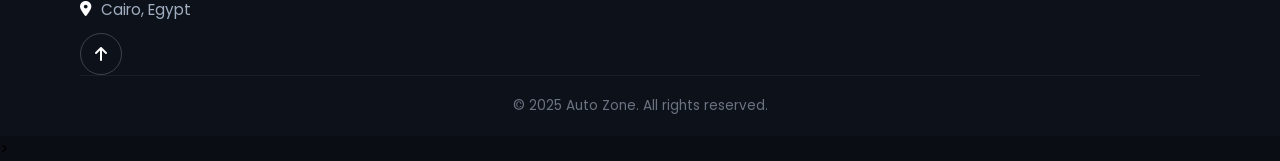
==== commit 7ad5b29c: "Update index.html" ====
--- a/index.html
+++ b/index.html
@@ -257,9 +257,7 @@
 <!-------------footer section 5------------------------------------------------------------------------->
 <footer class="footer">
     <div class="container">
-        <div class="footer-logo">
-            <div class="footer-logo">
-                <img src="img/logo.jpe" alt="Auto Zone Logo">
+        <div class="logo">AUTO ZONE</div>
             </div>
             <p>Premium cars for a better tomorrow.</p>
             <div class="links">
--- a/home1.css
+++ b/home1.css
@@ -59,6 +59,15 @@
     font-size: 16px;
     text-decoration: none;
 }
+@import url('https://fonts.googleapis.com/css2?family=Cinzel:wght@700;800&display=swap');
+
+.logo {
+    font-family: 'Cinzel', serif;
+    font-size: 24px;
+    font-weight: 800;
+    letter-spacing: 4px;
+    color: #ffffff;
+}
 /*---- responsive------------------------------------------------------------------------- */
 .menu-toggle, .close-btn {
     display: none;
@@ -98,18 +107,7 @@
     }
     .navlink ul {
         flex-direction: column;
-
-   @import url('https://fonts.googleapis.com/css2?family=Playfair+Display:wght@700&display=swap');
-.logo {
-    font-family: 'Playfair Display', 'Bodoni MT', 'Didot', 'Garamond', serif;
-    font-size: 26px;
-    font-weight: 700;
-    letter-spacing: 2.5px;
-    color: #ffffff; 
-    text-transform: uppercase;
-    user-select: none; 
-    cursor: default;
-}     
+    
         gap: 25px;
     }
     .navlink ul li a {
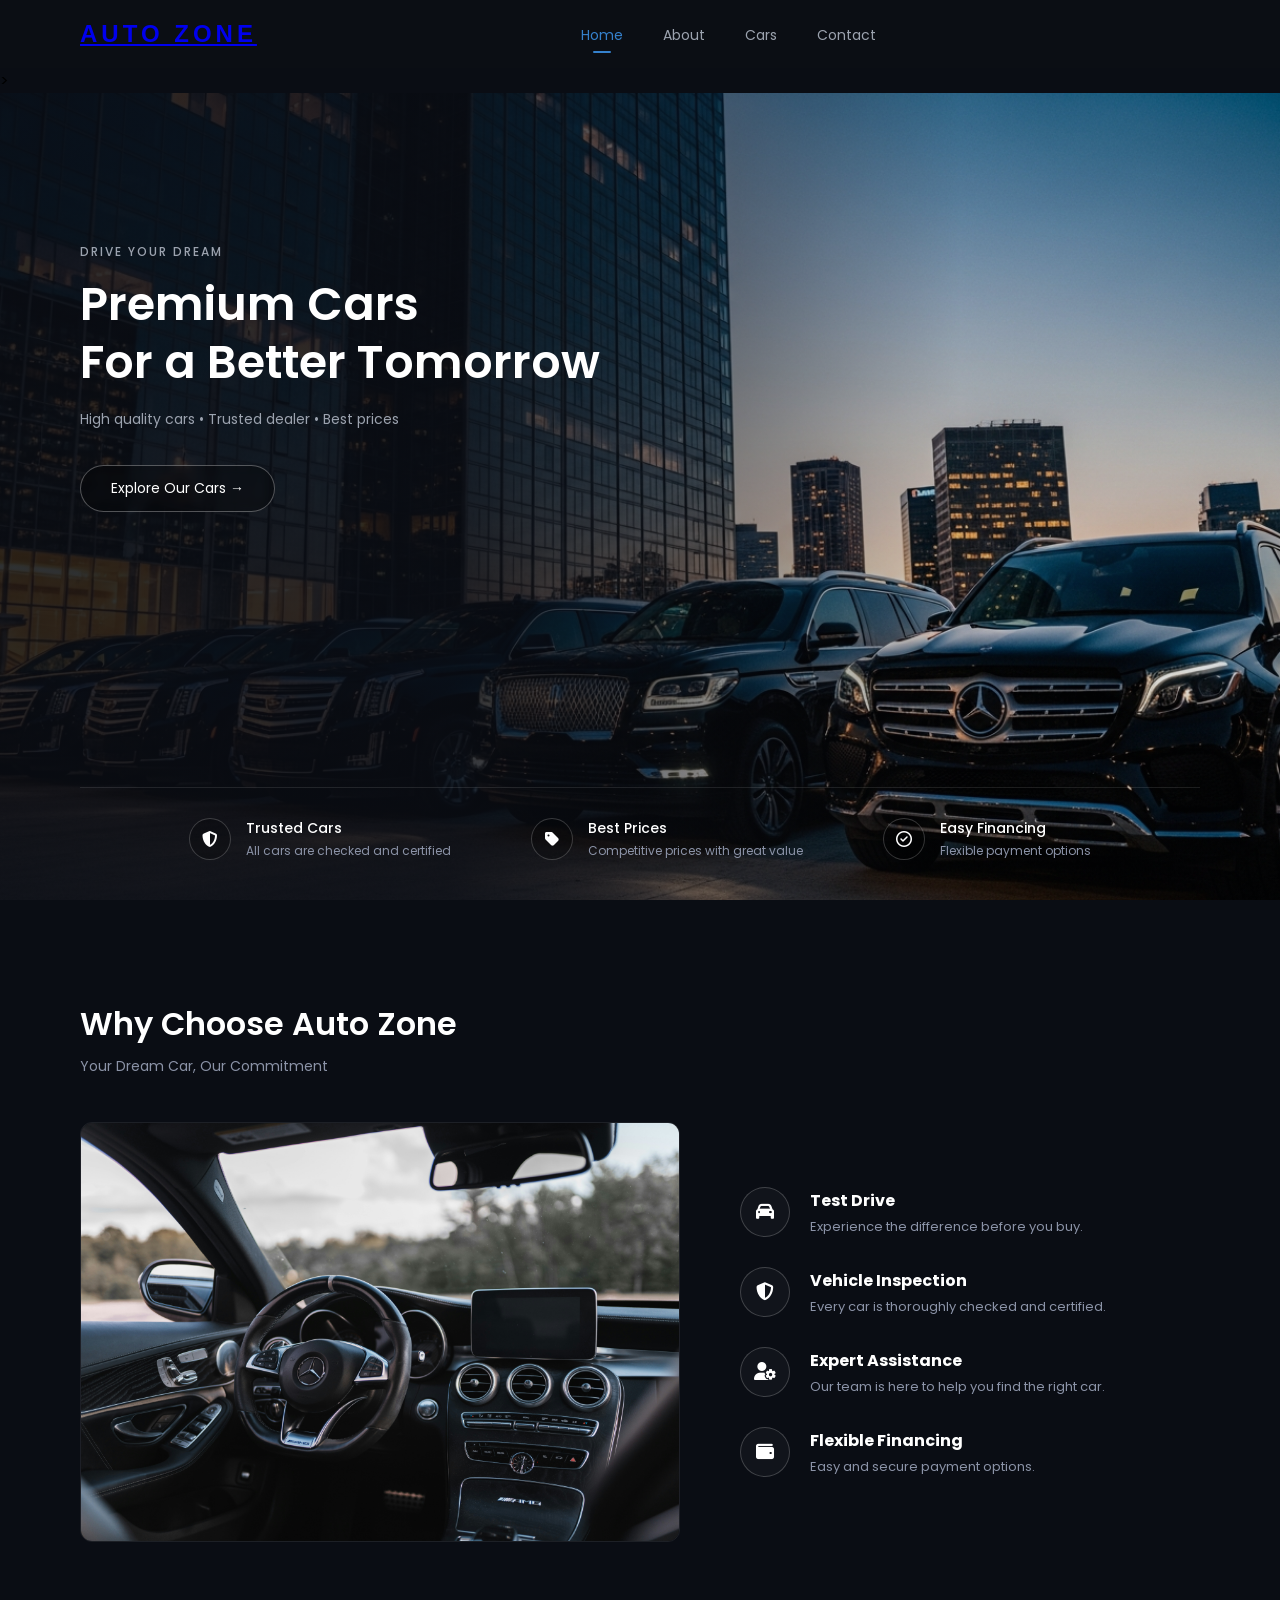
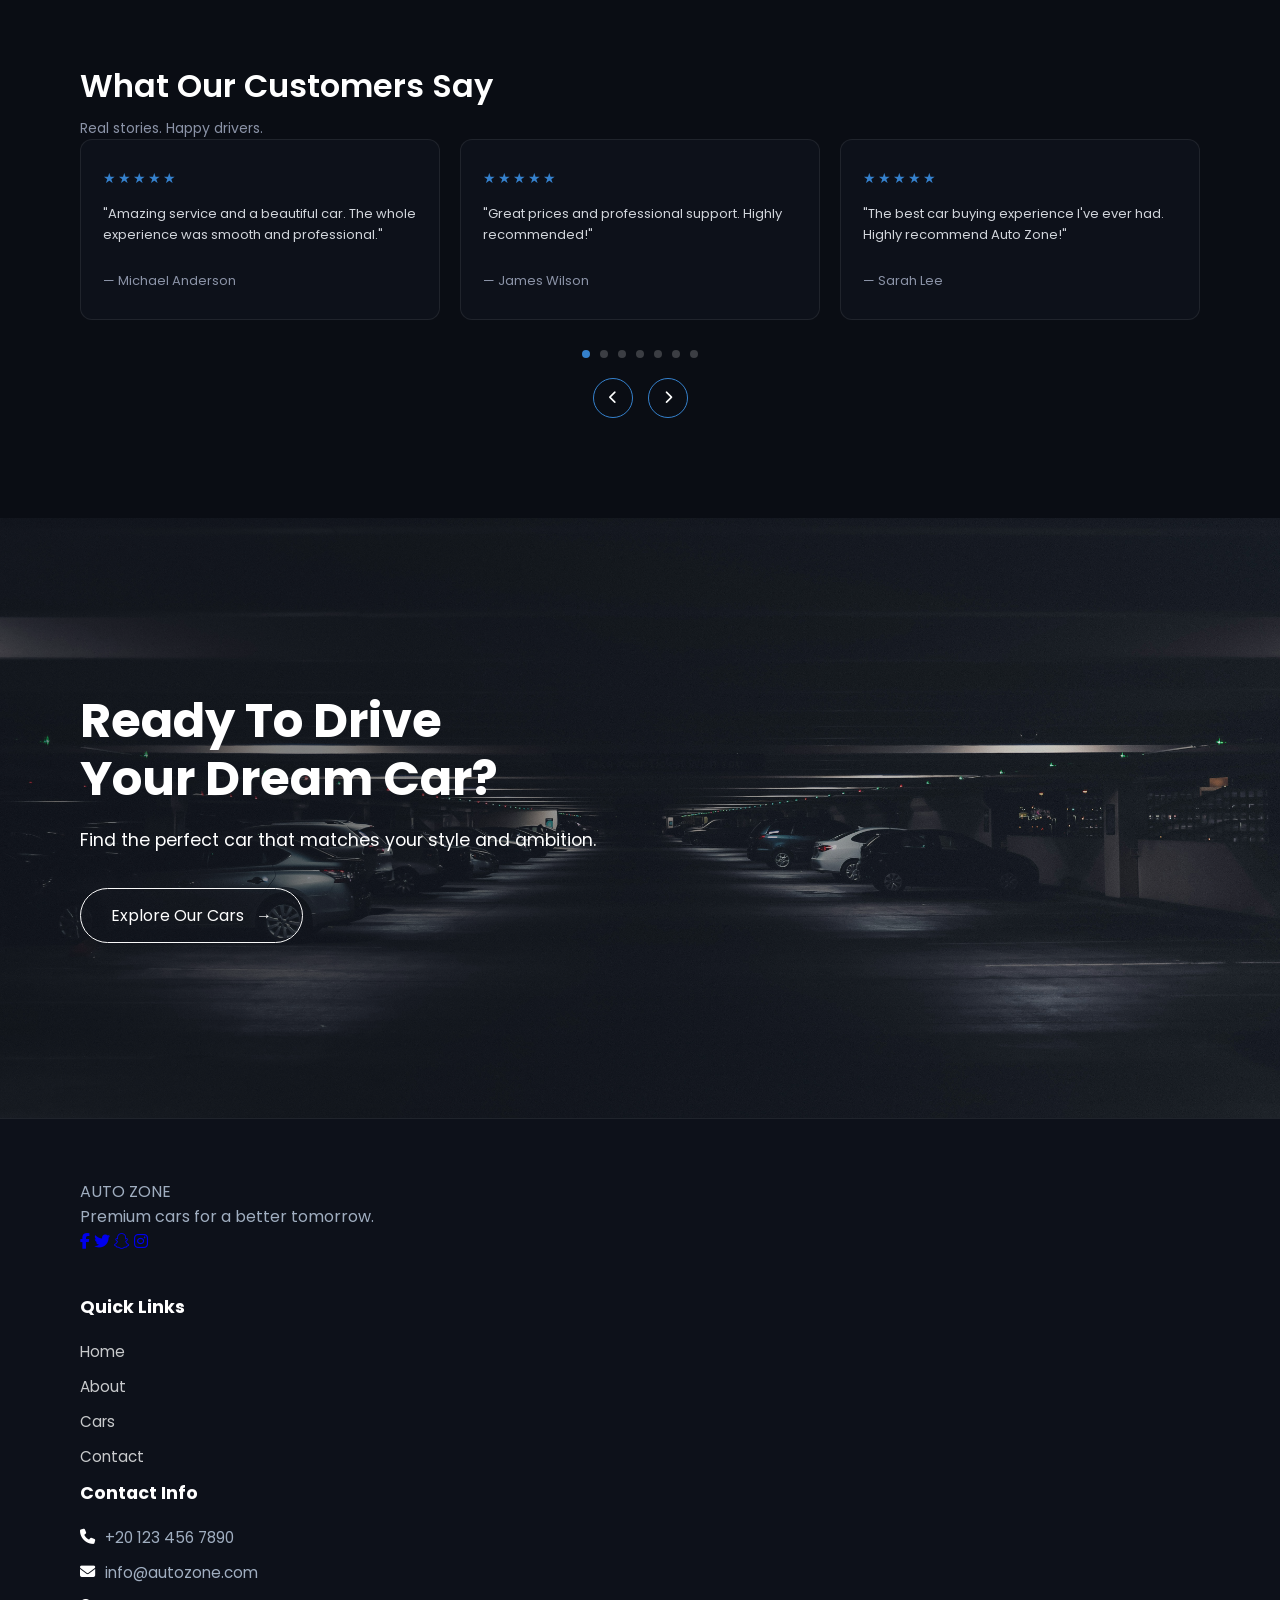
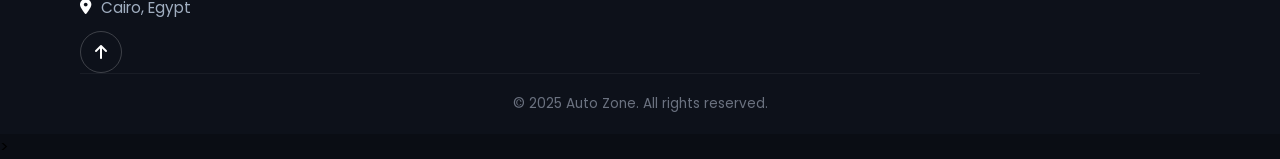
==== commit 0c7cfefe: "Update index.html" ====
--- a/index.html
+++ b/index.html
@@ -18,7 +18,9 @@
 <body>
     <section class="hero">
         <header class="navbar">
-            <div class="logo">AUTO ZONE</div>
+            <div class="logo">
+                 <a href="#" class="logo-text">AUTO ZONE</a>
+            </div>
             <nav class="navlink" id="navmenu">
                 <i class="fa-solid fa-xmark close-btn" id="closeBtn"></i>
                 <ul>
@@ -257,8 +259,8 @@
 <!-------------footer section 5------------------------------------------------------------------------->
 <footer class="footer">
     <div class="container">
-        <div class="logo">AUTO ZONE</div>
-            </div>
+        <div class="footer-content">
+            <div class="footer-logo">AUTO ZONE</div>
             <p>Premium cars for a better tomorrow.</p>
             <div class="links">
                 <a href="#"><i class="fa-brands fa-facebook-f"></i></a>
@@ -266,6 +268,7 @@
                 <a href="#"><i class="fa-brands fa-snapchat"></i></a>
                 <a href="#"><i class="fa-brands fa-instagram"></i></a>
             </div>
+        </div>
         </div>
         <div class="footerlinks">
             <h3>Quick Links</h3>
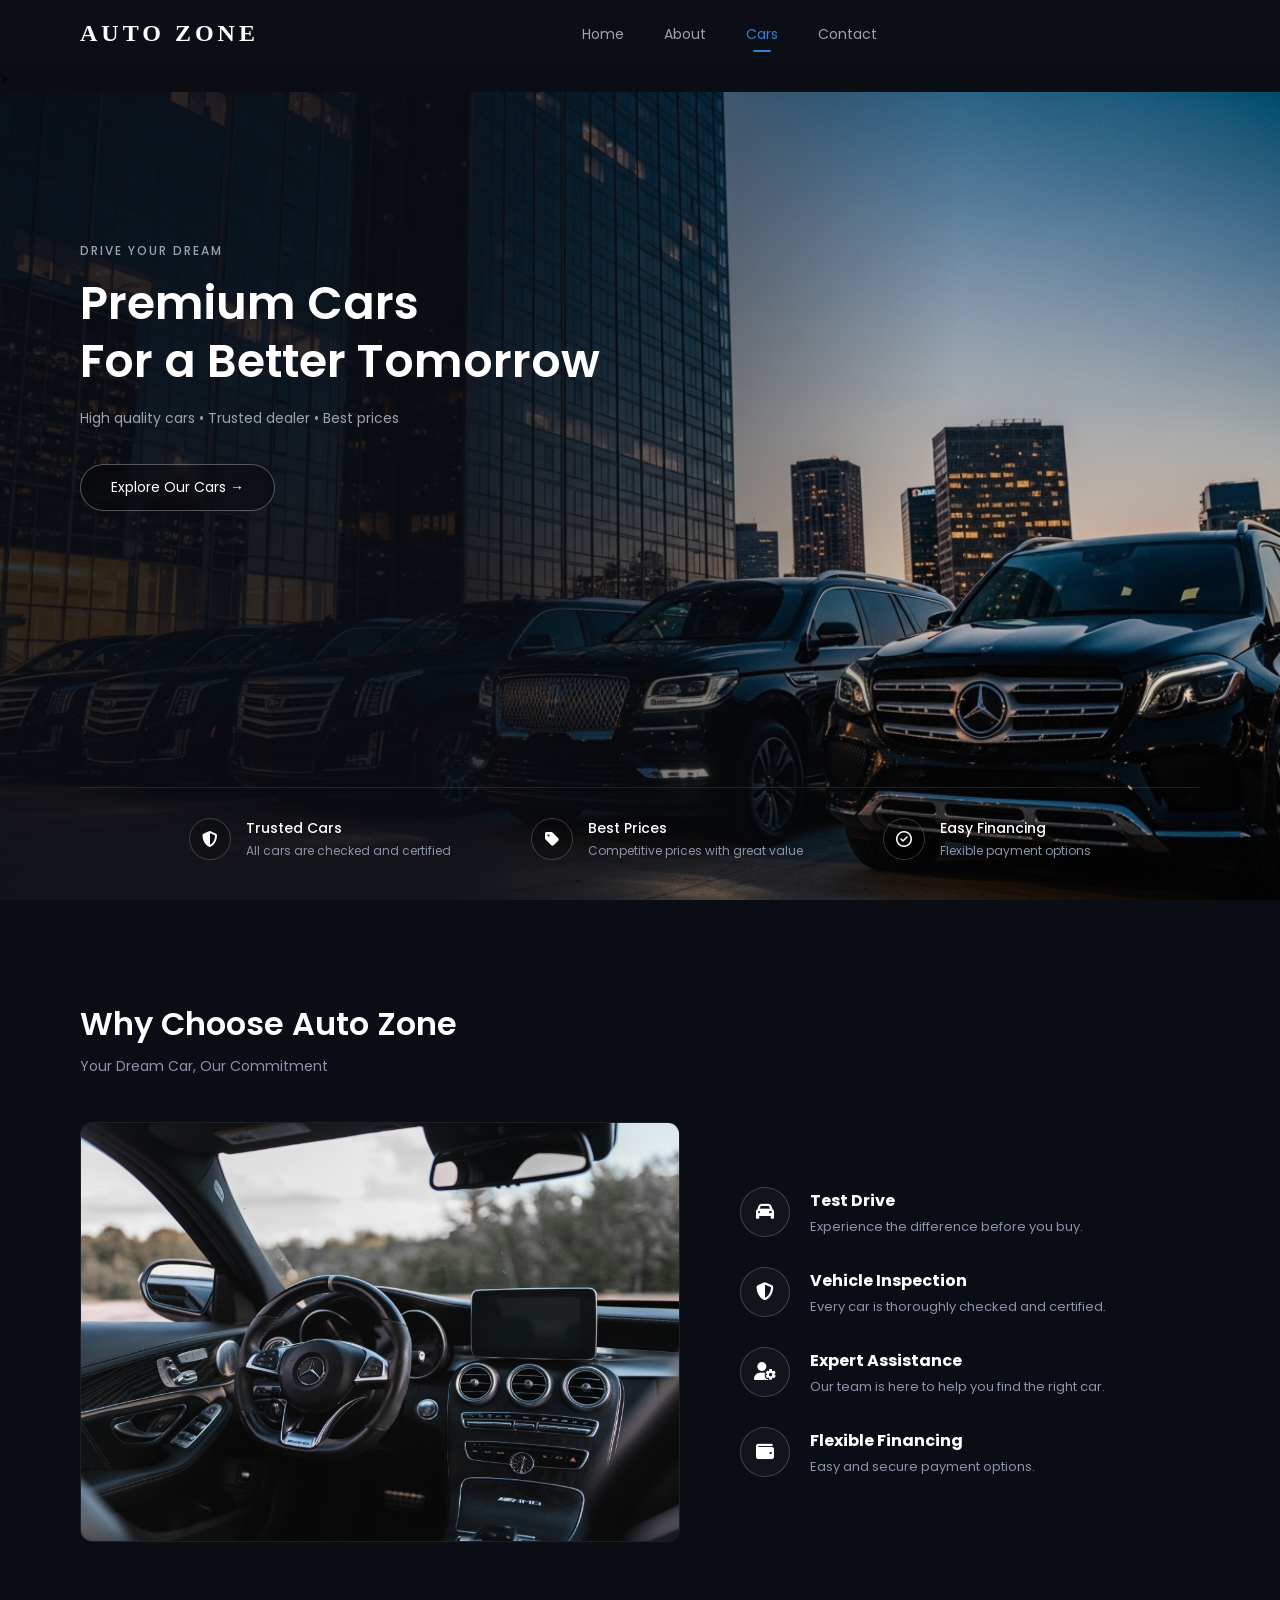
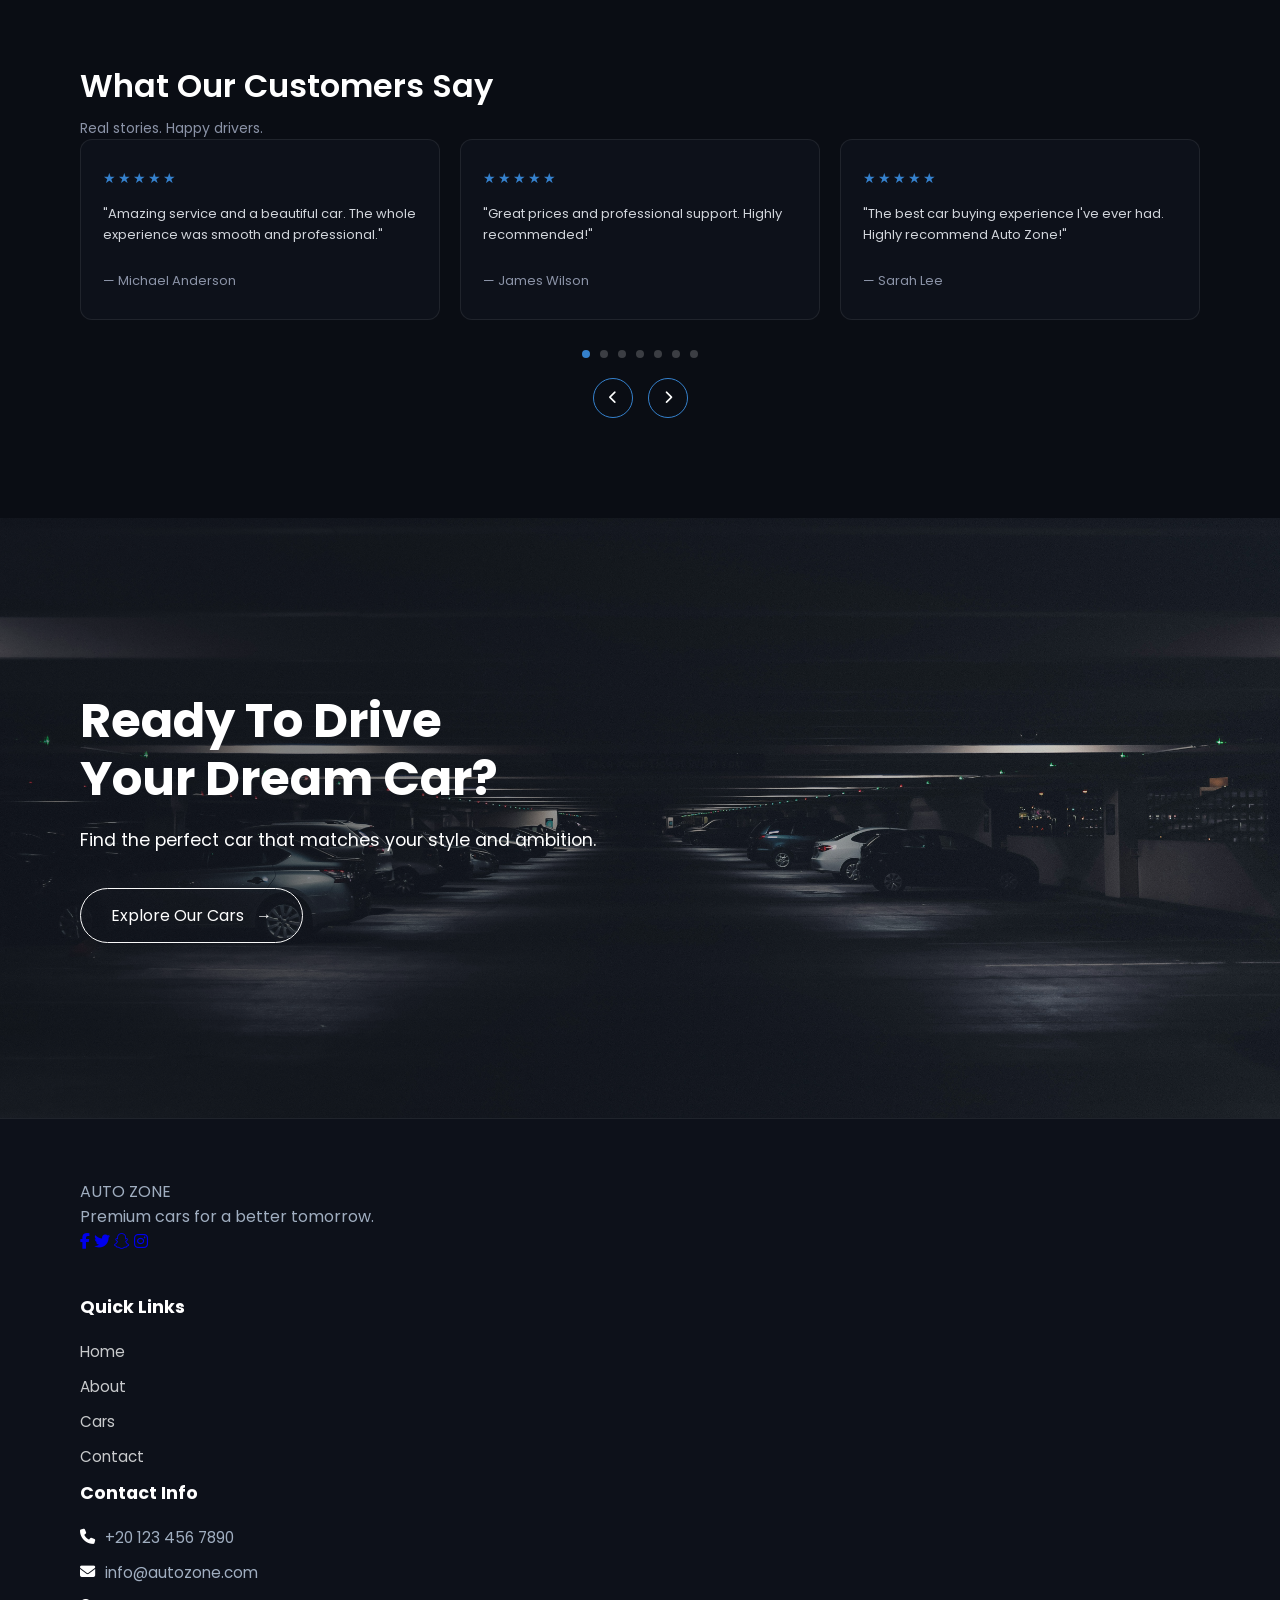
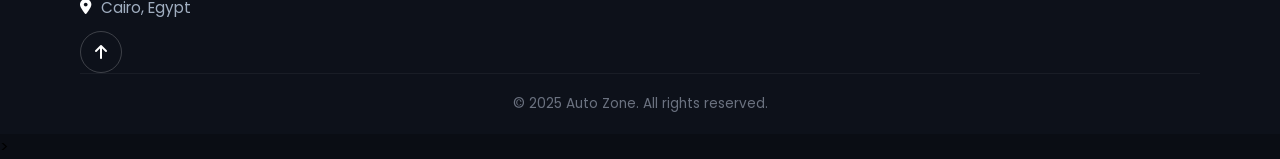
==== commit d9614a91: "Update index.html" ====
--- a/index.html
+++ b/index.html
@@ -18,22 +18,20 @@
 <body>
     <section class="hero">
         <header class="navbar">
-            <div class="logo">
-                 <a href="#" class="logo-text">AUTO ZONE</a>
-            </div>
-            <nav class="navlink" id="navmenu">
-                <i class="fa-solid fa-xmark close-btn" id="closeBtn"></i>
-                <ul>
-                    <li><a href="home.html" class="active">Home</a></li>
-                    <li><a href="about.html">About</a></li>
-                    <li><a href="cars.html">Cars</a></li>
-                    <li><a href="contact.html">Contact</a></li>
-                </ul>
-            </nav>
-            <div class="navicons">
-               <i class="fa-solid fa-bars menu-toggle" id="menuToggle"></i>
-            </div>
-        </header>
+        <div class="logo">AUTO ZONE</div>
+        <nav class="navlink" id="navmenu">
+            <i class="fa-solid fa-xmark close-btn" id="closeBtn"></i>
+            <ul>
+                <li><a href="index.html">Home</a></li>
+                <li><a href="about.html">About</a></li>
+                <li><a href="cars.html" class="active">Cars</a></li>
+                <li><a href="contact.html">Contact</a></li>
+            </ul>
+        </nav>
+        <div class="navicons">
+            <i class="fa-solid fa-bars menu-toggle" id="menuToggle"></i>
+        </div>
+    </header>
 <!-----------section 2 ------------------------------------------------------------------------------------------------------------>>        
      <div class="hero-wrapper">
         <div class="hero-text">
@@ -273,7 +271,7 @@
         <div class="footerlinks">
             <h3>Quick Links</h3>
             <ul>
-                <li><a href="home.html">Home</a></li>
+                <li><a href="index.html">Home</a></li>
                 <li><a href="about.html">About</a></li>
                 <li><a href="cars.html">Cars</a></li>
                 <li><a href="contact.html">Contact</a></li>
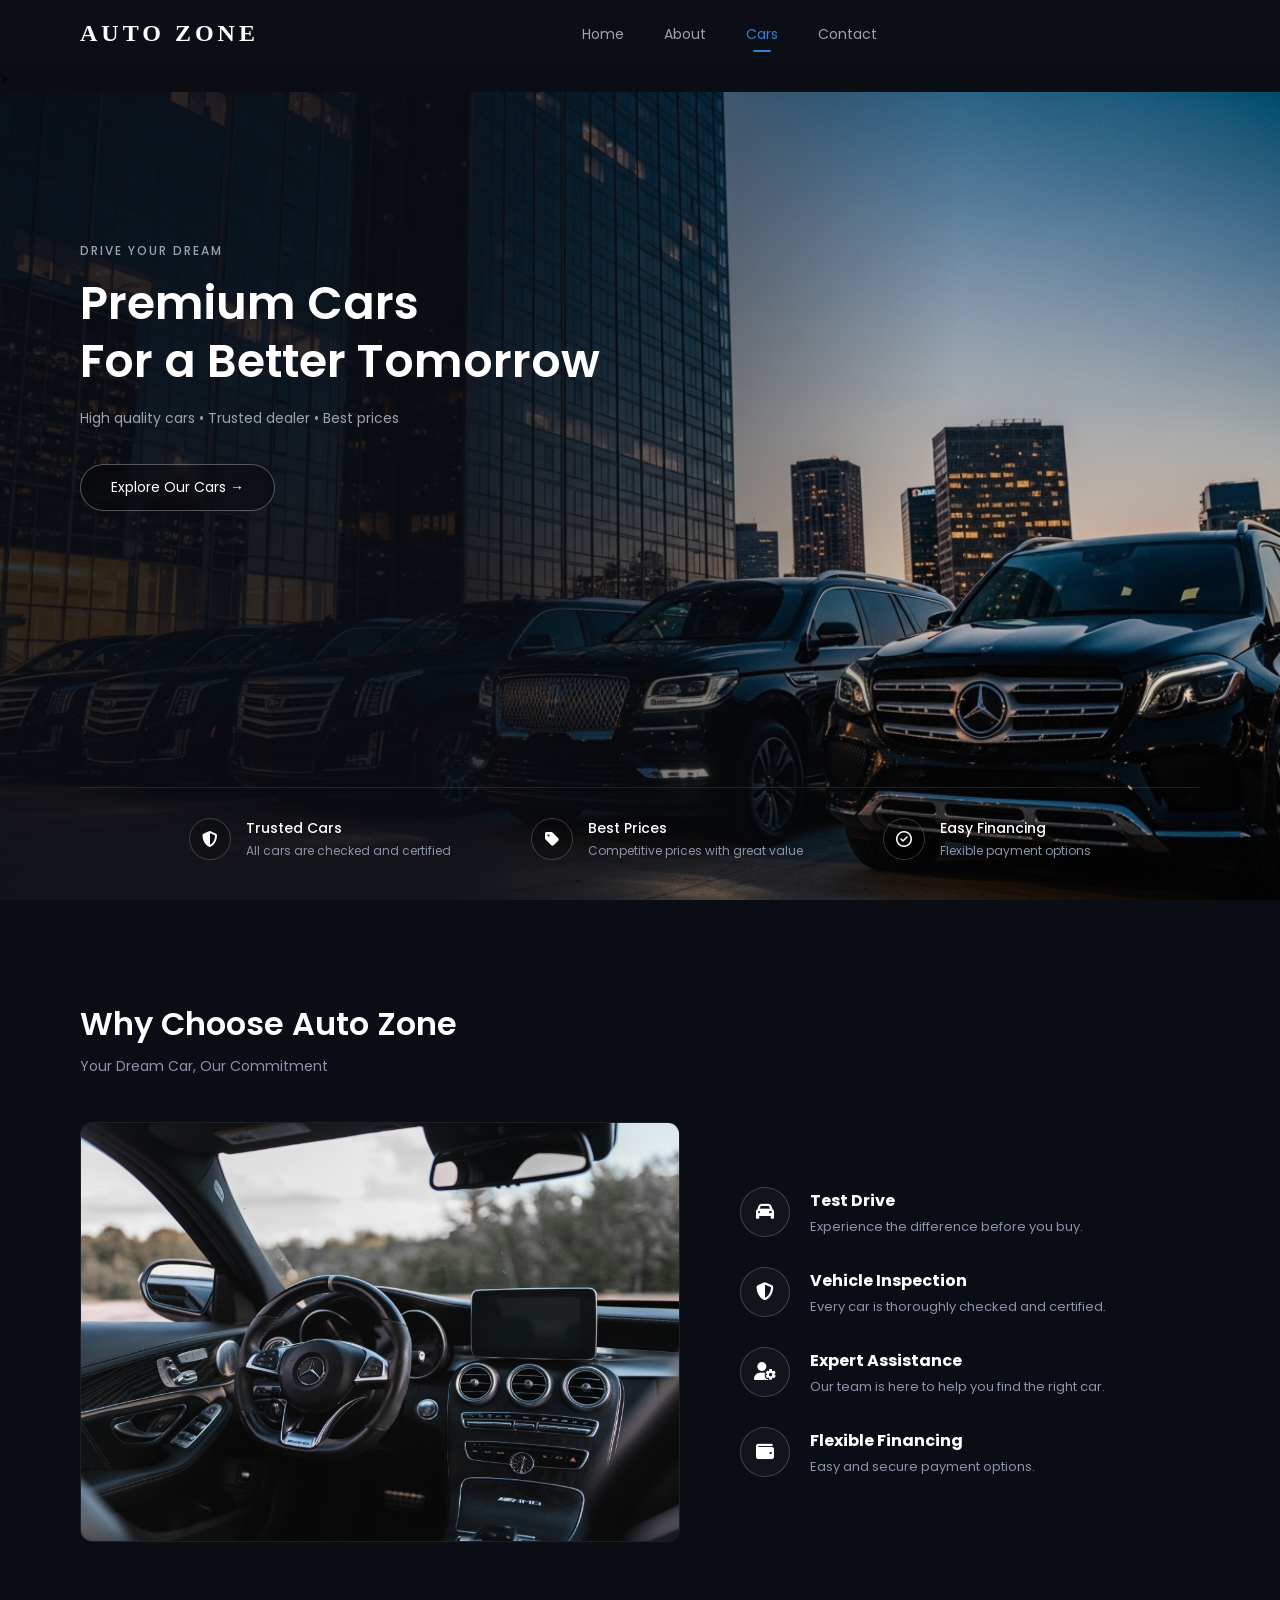
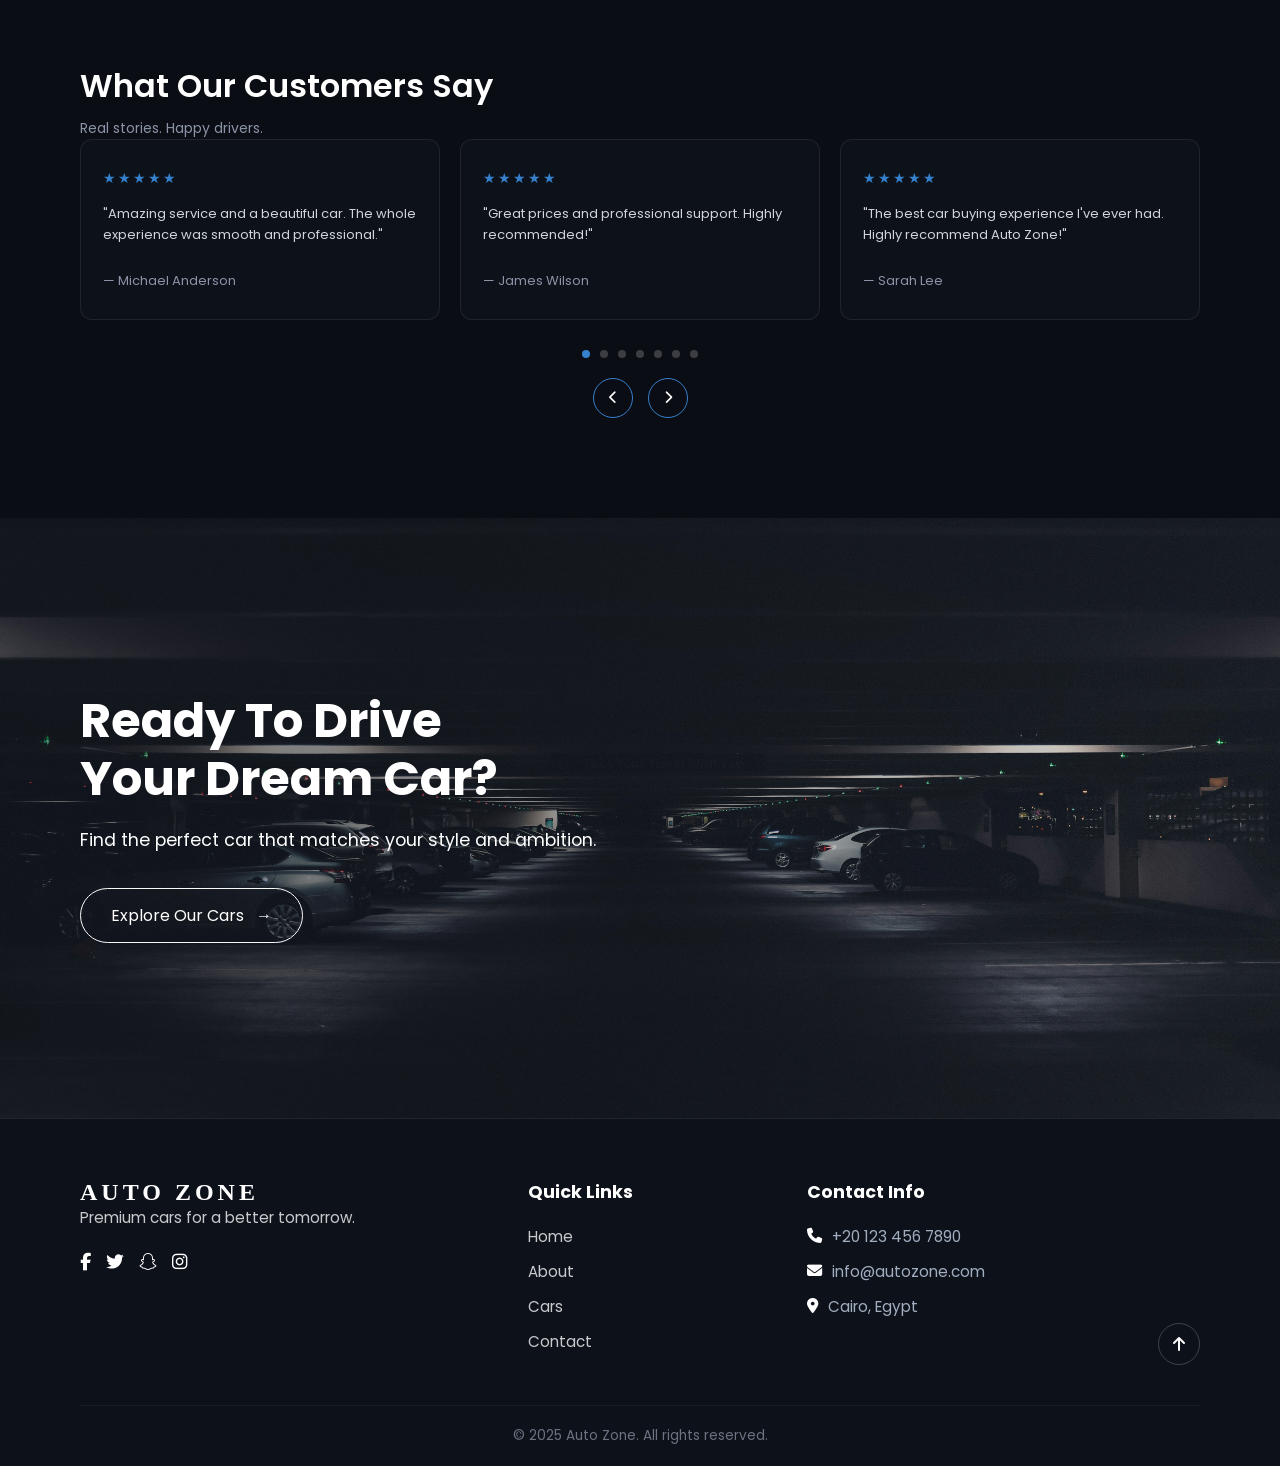
==== commit cd6e8a44: "Update index.html" ====
--- a/index.html
+++ b/index.html
@@ -255,45 +255,48 @@
     </div>
 </section>
 <!-------------footer section 5------------------------------------------------------------------------->
-<footer class="footer">
-    <div class="container">
-        <div class="footer-content">
-            <div class="footer-logo">AUTO ZONE</div>
-            <p>Premium cars for a better tomorrow.</p>
-            <div class="links">
-                <a href="#"><i class="fa-brands fa-facebook-f"></i></a>
-                <a href="#"><i class="fa-brands fa-twitter"></i></a>
-                <a href="#"><i class="fa-brands fa-snapchat"></i></a>
-                <a href="#"><i class="fa-brands fa-instagram"></i></a>
-            </div>
-        </div>
-        </div>
-        <div class="footerlinks">
-            <h3>Quick Links</h3>
-            <ul>
-                <li><a href="index.html">Home</a></li>
-                <li><a href="about.html">About</a></li>
-                <li><a href="cars.html">Cars</a></li>
-                <li><a href="contact.html">Contact</a></li>
-            </ul>
-        </div>
-        <div class="footercontact">
-            <h3>Contact Info</h3>
-            <ul>
-                <li><i class="fa-solid fa-phone"></i> +20 123 456 7890</li>
-                <li><i class="fa-solid fa-envelope"></i> info@autozone.com</li>
-                <li><i class="fa-solid fa-location-dot"></i> Cairo, Egypt</li>
-            </ul>
-        </div>
-        <a href="#" class="back">
-            <i class="fa-solid fa-arrow-up"></i>
-        </a>
-    </div>
-
-    <div class="footerbottom">
-        <p>&copy; 2025 Auto Zone. All rights reserved.</p>
-    </div>
+ <footer class="footer">
+        <div class="container">
+            <div class="footer-logo">
+            <div class="logo">AUTO ZONE</div>
+                <p>Premium cars for a better tomorrow.</p>
+                <div class="links">
+                    <a href="#"><i class="fa-brands fa-facebook-f"></i></a>
+                    <a href="#"><i class="fa-brands fa-twitter"></i></a>
+                    <a href="#"><i class="fa-brands fa-snapchat"></i></a>
+                    <a href="#"><i class="fa-brands fa-instagram"></i></a>
+                </div>
+            </div>
+
+            <div class="footerlinks">
+                <h3>Quick Links</h3>
+                <ul>
+                    <li><a href="index.html">Home</a></li>
+                    <li><a href="about.html">About</a></li>
+                    <li><a href="cars.html">Cars</a></li>
+                    <li><a href="contact.html">Contact</a></li>
+                </ul>
+            </div>
+
+            <div class="footercontact">
+                <h3>Contact Info</h3>
+                <ul>
+                    <li><i class="fa-solid fa-phone"></i> +20 123 456 7890</li>
+                    <li><i class="fa-solid fa-envelope"></i> info@autozone.com</li>
+                    <li><i class="fa-solid fa-location-dot"></i> Cairo, Egypt</li>
+                </ul>
+            </div>
+
+            <a href="#" class="back">
+                <i class="fa-solid fa-arrow-up"></i>
+            </a>
+        </div>
+
+        <div class="footerbottom">
+            <p>&copy; 2025 Auto Zone. All rights reserved.</p>
+        </div>
+
 </footer>
-<!-------------------------------------------------------------------------->>
+    <script src="home.js"></script>
 </body>
 </html>
